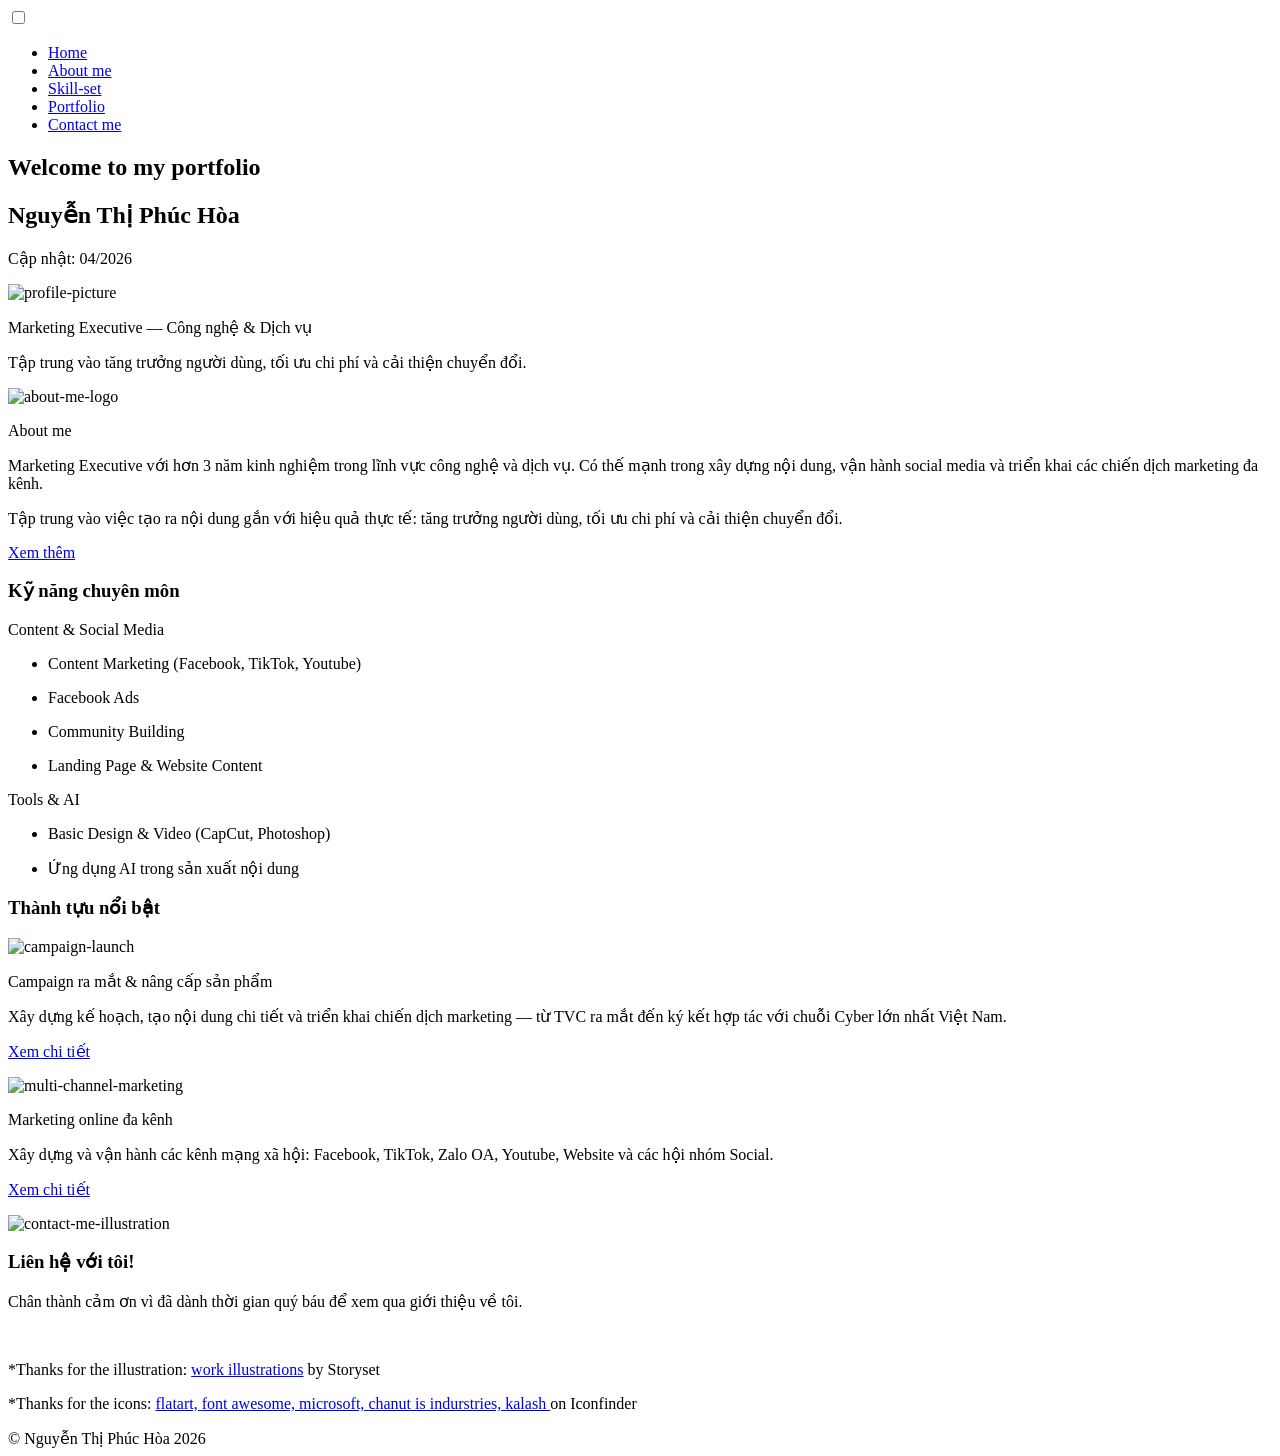
==== index.html @ d938d479 "feat(01-01): update index.html with real content for Nguyễn Thị Phúc Hòa" ====
<!DOCTYPE html>
<html lang="en">

<head>
    <meta charset="UTF-8">
    <meta name="viewport" content="width=device-width, initial-scale=1.0">
    <!-- Review this part and modify it to your liking -->
    <meta name="description" content="Portfolio của Nguyễn Thị Phúc Hòa - Marketing Executive với hơn 3 năm kinh nghiệm">
    <meta name="keywords" content="Marketing Executive, Content Marketing, Facebook Ads, Community Building, Nguyễn Thị Phúc Hòa">
    <meta name="author" content="Nguyễn Thị Phúc Hòa">
    <title>Portfolio – Nguyễn Thị Phúc Hòa</title>
    <!-- Adding favicon for older and modern browsers,
        It is best to add favicon to the main folder, 
        I used an only ico converter for best result,
        Do not forget to clear you cache to see the changes -->
    <link rel="shortcut icon" type="image/x-icon" href="favicon.ico">
    <link rel="icon" type="image/x-icon" href="favicon.ico">
    <link rel="stylesheet" type="text/css" href="style.css">
    <!-- font for the quote -->
    <link rel="preconnect" href="https://fonts.googleapis.com">
    <link rel="preconnect" href="https://fonts.gstatic.com" crossorigin>
    <link href="https://fonts.googleapis.com/css2?family=Covered+By+Your+Grace&display=swap" rel="stylesheet">
    <!-- font for the body -->
    <link rel="preconnect" href="https://fonts.googleapis.com">
    <link rel="preconnect" href="https://fonts.gstatic.com" crossorigin>
    <link href="https://fonts.googleapis.com/css2?family=Montserrat:wght@200&display=swap" rel="stylesheet">
    <link rel="preconnect" href="https://fonts.gstatic.com" crossorigin>
    <link href="https://fonts.googleapis.com/css2?family=Montserrat:wght@400&display=swap" rel="stylesheet">
    <!-- font for headings -->
    <link rel="preconnect" href="https://fonts.googleapis.com">
    <link rel="preconnect" href="https://fonts.gstatic.com" crossorigin>
    <link href="https://fonts.googleapis.com/css2?family=Oswald:wght@200&display=swap" rel="stylesheet">
    <link rel="preconnect" href="https://fonts.gstatic.com" crossorigin>
    <link href="https://fonts.googleapis.com/css2?family=Oswald:wght@400&display=swap" rel="stylesheet">
</head>

<body>
    <!-- navigation bar -->
    <nav class="sticky">
        <label for="drop" class="toggle" id="main-toggle">
            <span class="nav-icon"></span>
        </label>
        <input type="checkbox" id="drop">
        <ul class="main-nav">
            <li><a href="index.html">Home</a></li>
            <li><a href="about-me.html">About me</a></li>
            <li><a href="skill-set.html">Skill-set</a></li>
            <li><a href="portfolio.html">Portfolio</a></li>
            <li><a href="#contact-me">Contact me</a></li>
        </ul>
    </nav>

    <!-- introduction -->
    <header class="grid-system-2 w-900 padding">
        <section class="align-center">
            <h1 class="medium-spacing">Welcome to my portfolio</h1>
            <h1 class="medium-spacing colorful-letter">Nguyễn Thị Phúc Hòa</h1>
            <p class="justify">Cập nhật: 04/2026</p>
        </section>
        <section class="center align-center">
            <img class="header-img max-width max-height" src="assets/profile-pic.png" alt="profile-picture">
        </section>
    </header>


    <!-- quote -->
    <article class="baby-pink">
        <p class="quote uppercase">Marketing Executive — Công nghệ &amp; Dịch vụ</p>
        <p>Tập trung vào tăng trưởng người dùng, tối ưu chi phí và cải thiện chuyển đổi.</p>
    </article>

    <!-- about me -->
    <!-- That about me png is something I've made for fun, it has a purple version too, feel free to use it or change it to anything else. -->
    <section class="wrapper">
        <section class="margin-auto">
            <img class="max-width max-height" src="assets/about-me.png" alt="about-me-logo">
        </section>
        <section class="justify align-center">
            <p class="bold">About me</p>
            <p>Marketing Executive với hơn 3 năm kinh nghiệm trong lĩnh vực công nghệ và dịch vụ. Có thế mạnh trong xây dựng nội dung, vận hành social media và triển khai các chiến dịch marketing đa kênh.</p>
            <p>Tập trung vào việc tạo ra nội dung gắn với hiệu quả thực tế: tăng trưởng người dùng, tối ưu chi phí và cải thiện chuyển đổi.</p>
            <p class="padding-top"><a href="about-me.html" class="button-outline">Xem thêm</a></p>
        </section>
    </section>

    <!-- skills -->
    <!-- use this to showcase your skills, if you make changes, do not forget to modify the css accordingly -->
    <section>
        <h3 class="main-title center padding">Kỹ năng chuyên môn</h3>
    </section>
    <section class="wrapper">
        <section class="column">
            <p class="padding-bottom">Content &amp; Social Media</p>
            <section class="skills">
                <ul class="no-bullet-list no-padding-list-item">
                    <li>
                        <p>Content Marketing (Facebook, TikTok, Youtube)</p>
                        <span class="progress-bar"><span class="html"></span></span>
                    </li>
                    <li>
                        <p>Facebook Ads</p>
                        <span class="progress-bar"><span class="css"></span></span>
                    </li>
                    <li>
                        <p>Community Building</p>
                        <span class="progress-bar"><span class="javascript"></span></span>
                    </li>
                    <li>
                        <p>Landing Page &amp; Website Content</p>
                        <span class="progress-bar"><span class="php"></span></span>
                    </li>
                </ul>
            </section>
        </section>
        <section class="column">
            <p class="padding-bottom">Tools &amp; AI</p>
            <section class="skills">
                <ul class="no-bullet-list no-padding-list-item">
                    <li>
                        <p>Basic Design &amp; Video (CapCut, Photoshop)</p>
                        <span class="progress-bar"><span class="comm-adapt"></span></span>
                    </li>
                    <li>
                        <p>Ứng dụng AI trong sản xuất nội dung</p>
                        <span class="progress-bar"><span class="team-player"></span></span>
                    </li>
                </ul>
            </section>
        </section>
    </section>
    </section>

    <!-- Achievements preview -->
    <section>
        <h3 class="main-title center padding">Thành tựu nổi bật</h3>
    </section>
    <section class="wrapper">
        <section class="column card justify flex">
            <img class="box" src="assets/project1.png" alt="campaign-launch">
            <p class="padding bold center">Campaign ra mắt &amp; nâng cấp sản phẩm</p>
            <p>Xây dựng kế hoạch, tạo nội dung chi tiết và triển khai chiến dịch marketing — từ TVC ra mắt đến ký kết hợp tác với chuỗi Cyber lớn nhất Việt Nam.</p>
            <p class="padding-top bottom"><a href="project1.html" class="button-outline">Xem chi tiết</a></p>
        </section>
        <section class="column card justify flex">
            <img class="box" src="assets/project2.png" alt="multi-channel-marketing">
            <p class="padding bold center">Marketing online đa kênh</p>
            <p>Xây dựng và vận hành các kênh mạng xã hội: Facebook, TikTok, Zalo OA, Youtube, Website và các hội nhóm Social.</p>
            <p class="padding-top bottom"><a href="project2.html" class="button-outline">Xem chi tiết</a></p>
        </section>

    </section>

    <!-- contact me -->
    <!-- Five logo can be in one row, and if it still not enough, you can create another row, buy doubleing the "box-contact" section -->
    <section id="contact-me" class="grid-system-2 w-900 padding">
        <section class="margin-auto">
            <img class="max-width max-height" src="assets/Contact-me-img.png" alt="contact-me-illustration">
        </section>
        <section class="margin-auto align-center">
            <h1 class="medium-spacing center">Liên hệ với tôi!<span></span></h1>
            <p class="center">Chân thành cảm ơn vì đã dành thời gian quý báu để xem qua giới thiệu về tôi.</p>
            <section class="box-contact margin-auto padding-top">
                <span>
                    <a href="https://www.linkedin.com/" target="_blank"><img class="logo" src="assets/linkedin.png"
                            alt=""></a>
                </span>
                <span>
                    <a href="https://github.com/" target="_blank"><img class="logo" src="assets/github.png" alt=""></a>
                </span>
                <span>
                    <a href="mailto:nguyenthiphuchoa9933@gmail.com" target="_blank"><img class="logo" src="assets/email.png" alt=""></a>
                </span>
            </section>
        </section>
    </section>

    <!-- special thanks -->
    <!-- Here you can see the free resources I've used for the logos and illustrations. Do not forget to give credit to the creators of the free stuffs use may use additionally -->
    <section>
        <p class="small thanks justify w-900 padding-left">*Thanks for the illustration:
            <a class="link colorful-letter" href="https://storyset.com/work" target="_blank">work illustrations</a> by
            Storyset

        </p>
        <p class="small thanks justify w-900 padding-left">*Thanks for the icons:
            <span><a class="link colorful-letter" href="https://www.iconfinder.com/Flatart" target="_blank">flatart,
                </a></span>
            <span><a class="link colorful-letter" href="https://www.iconfinder.com/font-awesome" target="_blank">font
                    awesome, </a></span>
            <span><a class="link colorful-letter" href="https://www.iconfinder.com/fluent-designsystem"
                    target="_blank">microsoft, </a></span>
            <span><a class="link colorful-letter" href="https://www.iconfinder.com/Chanut-is" target="_blank">chanut is
                    indurstries, </a></span>
            <span><a class="link colorful-letter" href="https://www.iconfinder.com/Kalashnyk" target="_blank">kalash
                </a></span>
            on Iconfinder
        </p>
    </section>

    <!-- footer -->
    <!-- waits for you to take over! -->
    <footer>© Nguyễn Thị Phúc Hòa 2026</footer>
</body>

</html>
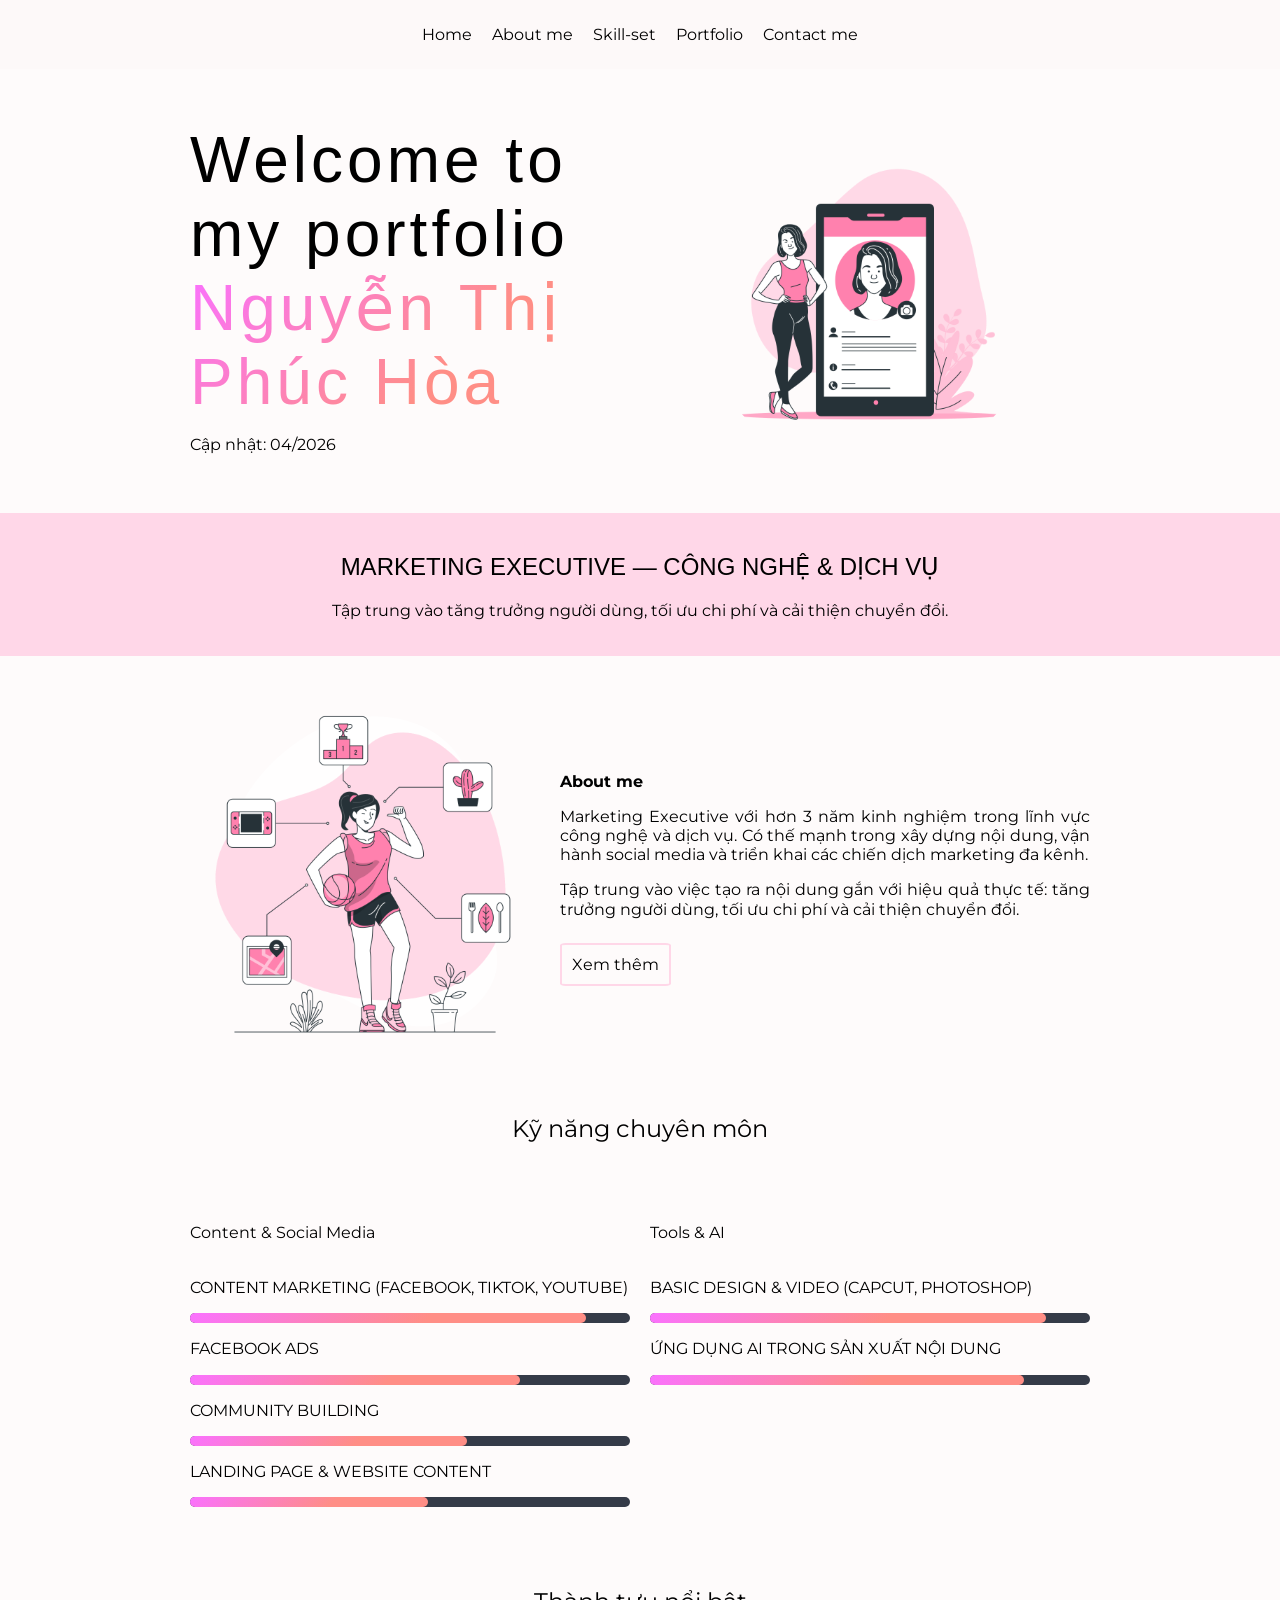
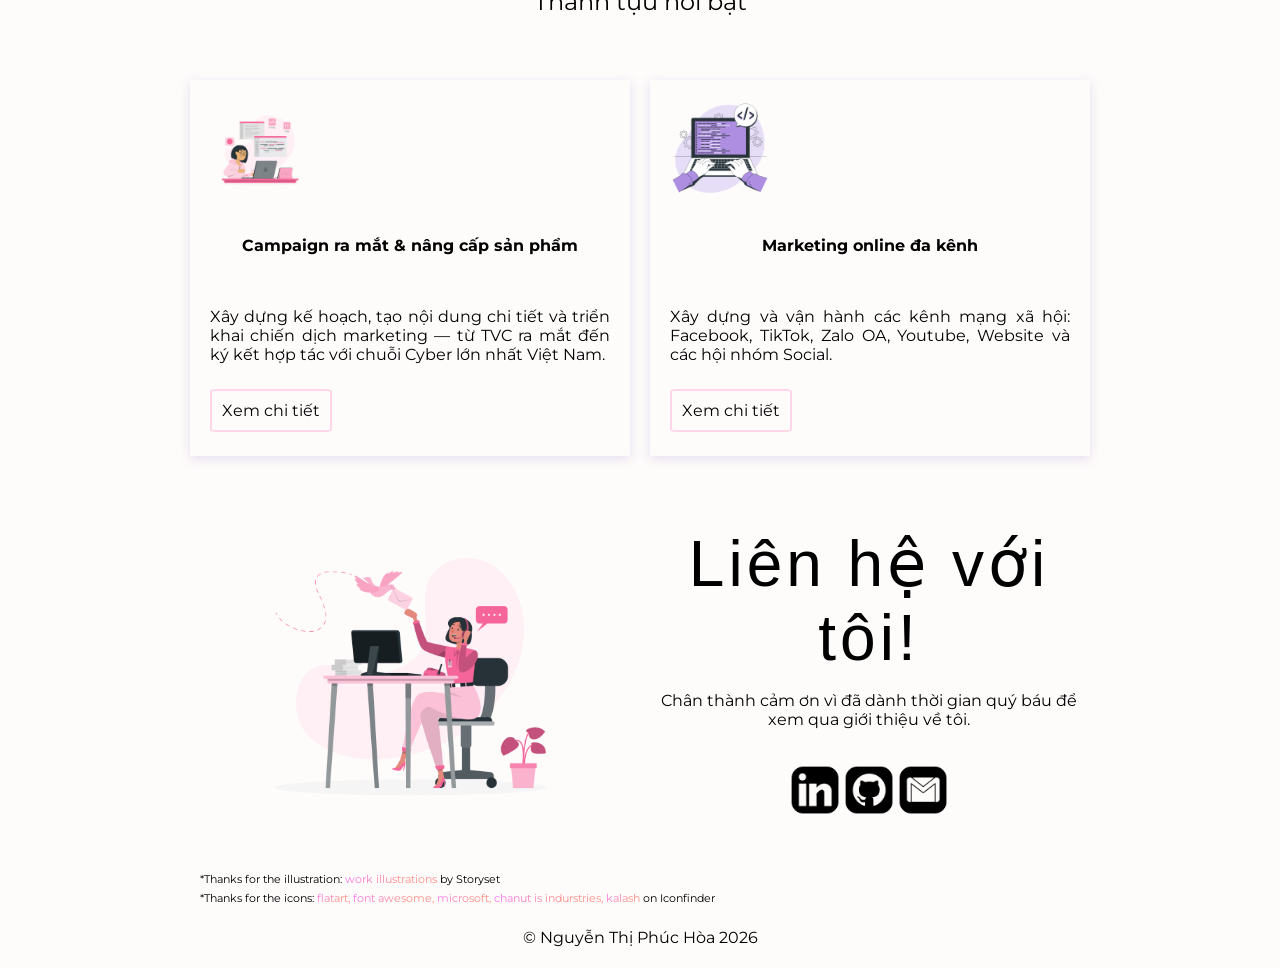
==== commit d9687189: "chore: add Dockerfile and docker-compose, fix HTML formatting" ====
--- a/index.html
+++ b/index.html
@@ -178,8 +178,7 @@
     <!-- Here you can see the free resources I've used for the logos and illustrations. Do not forget to give credit to the creators of the free stuffs use may use additionally -->
     <section>
         <p class="small thanks justify w-900 padding-left">*Thanks for the illustration:
-            <a class="link colorful-letter" href="https://storyset.com/work" target="_blank">work illustrations</a> by
-            Storyset
+            <a class="link colorful-letter" href="https://storyset.com/work" target="_blank">work illustrations</a> by Storyset
 
         </p>
         <p class="small thanks justify w-900 padding-left">*Thanks for the icons:
@@ -192,8 +191,7 @@
             <span><a class="link colorful-letter" href="https://www.iconfinder.com/Chanut-is" target="_blank">chanut is
                     indurstries, </a></span>
             <span><a class="link colorful-letter" href="https://www.iconfinder.com/Kalashnyk" target="_blank">kalash
-                </a></span>
-            on Iconfinder
+                </a></span> on Iconfinder
         </p>
     </section>
 
--- a/style.css
+++ b/style.css
@@ -0,0 +1,755 @@
+/* BODY */
+html{
+    font-size: 100%;
+    line-height: 1.2rem;
+    /* text-size adjust is to maintain the text-size even when the users rotates their phone to landscape view */
+    -webkit-text-size-adjust: 100%;
+    /* Firefox supports only the android version and safari supports only the ios version at the moment according to MDN (2023)*/
+    -moz-text-size-adjust: 100%;
+    -ms-text-size-adjust: 100%;
+}
+
+body {
+    background-color: rgba(253, 244, 244, 30%);
+    font-family: 'Montserrat', Arial, sans-serif;
+    margin: 0px;
+}
+/*-------------------------------------------*/
+
+/* GENERAL */
+/* Fonts */
+.large{
+    font-weight: normal;
+    line-height: normal;
+    font-family: 'Oswald', Arial, sans-serif;
+    font-size: 5rem;
+    letter-spacing: 4px;
+    font-weight: bold;
+    text-transform: uppercase;
+    margin: 0px;  
+    background-image: linear-gradient(135deg, rgb(250, 113, 283)0%, rgb(255, 142, 134)60%);
+    background-clip: text;
+    -webkit-background-clip: text;
+    -webkit-text-fill-color: transparent;
+    word-wrap: break-word;
+}
+
+.medium-spacing{
+    font-weight: normal;
+    line-height: normal;
+    font-family: 'Oswald', Arial, sans-serif;
+    font-size: 4rem;
+    letter-spacing: 4px;
+    margin: 0px;
+}
+
+.medium-spacing-halfsize{
+    font-weight: normal;
+    line-height: normal;
+    font-family: 'Oswald', Arial, sans-serif;
+    font-size: 2rem;
+    letter-spacing: 4px;
+    margin: 0px;
+}
+
+.main-title-large{
+    font-weight: normal;
+    line-height: normal;
+    font-size: 3rem;
+}
+
+.main-title{
+    font-weight: normal;
+    line-height: normal;
+    font-size: 1.5rem;
+}
+
+.small{
+    font-weight: normal;
+    font-size: 0.7rem;
+}
+
+.quote{
+    font-family: 'Covered By Your Grace', cursive, sans-serif;
+    font-size: 1.5em;
+}
+
+.uppercase{
+    text-transform: uppercase;
+}
+
+.italic{
+    font-style: italic;
+}
+
+.bold{
+    font-weight: bold;
+}
+
+.colorful-letter{
+    background-image: linear-gradient(135deg, rgb(250, 113, 283)0%, rgb(255, 142, 134)60%);
+    background-clip: text;
+    -webkit-background-clip: text;
+    -webkit-text-fill-color: transparent;
+}
+
+/* Background colors */
+.baby-pink{
+    background-color: rgba(253, 129, 187, 0.3);
+    margin: 20px auto;
+    padding: 20px;
+    text-align: center;
+}
+
+.baby-pink-light{
+    background-color: rgba(243, 162, 200, 0.3);
+    margin: 20px auto;
+    padding: 20px;
+    text-align: center;
+}
+
+/* Setting alignments and sizing */
+/* for the flexbox */
+.wrapper{
+    max-width: 900px;
+    margin: auto;
+    padding: 20px;
+    display: flex;
+    gap: 20px 20px;
+}
+
+.column{
+    flex: 50%;
+}
+
+.w-900{
+    max-width: 900px;
+    margin: auto;
+}
+
+/* for the grid system */
+.grid-system-2{
+    display: grid;
+    grid-template-columns: repeat(2, 1fr);
+    gap: 1rem;
+}
+
+.grid-system-4{
+    display: grid;
+    grid-template-columns: repeat(auto-fill, minmax(200px, 1fr));
+    gap: 1rem;
+}
+
+/* other */
+.max-width{
+    max-width: 450px;
+}
+
+.max-height{
+    max-height: 350px;
+}
+
+.align-center{
+    align-self: center;
+}
+
+.justify-content{
+    justify-content: right;
+}
+
+.justify{
+    text-align: justify;
+}
+
+.center{
+    text-align: center;
+}
+
+.padding{
+    padding: 20px;
+}
+
+.padding-top{
+    padding-top: 20px;
+}
+
+.padding-right{
+    padding-right: 20px;
+}
+
+.padding-bottom{
+    padding-bottom: 20px;
+}
+
+.padding-left{
+    padding-left: 20px;
+}
+
+.margin-auto{
+    margin: auto;
+}
+
+.margin-trbl10{
+    margin: 10px;
+}
+
+/* for sticky bottom button */
+.flex{
+    display: flex;
+    flex-direction: column;
+}
+
+.bottom{
+    align-self: flex-start;
+    margin-top: auto;
+}
+
+/* Miscellaneous */
+.button{
+    background-color: rgba(253, 129, 187, 0.3);
+    padding: 10px;
+    text-decoration: none;
+    border-radius: 5%;
+    color: black;
+}
+
+/* I only used button-outline on this project, but you may like the other one more */
+.button-outline{
+    border: 2px solid  rgba(253, 129, 187, 0.3);
+    padding: 10px;
+    text-decoration: none;
+    border-radius: 5%;
+    color: black;
+}
+
+.link{
+    text-decoration: none;
+}
+
+/* I had to double this code, because of the :hover and :active on link above */
+.link-no-scale{
+    text-decoration: none;
+}
+
+.no-padding-list-item{
+    padding-left: 0;
+}
+
+.padding-list-10{
+    padding: 10px;
+}
+
+.no-bullet-list{
+    list-style-type: none;
+}
+/* ---------------------------------- */
+
+/* ANIMATIONS AND OTHER BEAUTIES */
+.button-outline:hover, .button-outline:active{
+    border: 2px solid  rgba(253, 129, 187, 0.3);
+    background-color: rgba(253, 129, 187, 0.6);
+    padding: 10px;
+    text-decoration: none;
+    border-radius: 5%;
+    color: rgb(255, 255, 255);
+    transition: background-color 1s ease, color 1s ease;
+}
+
+.link:hover, .link:active{
+    font-size: 1.2rem;
+    transform: scale(1.5);
+    transition: 1s ease-in-out;
+    /* second solution: */
+    /* font-size: 1.2rem; 
+    transition: font-size 2s ease-in-out;  */
+}
+
+.progress-bar:hover, .progress-bar:active {
+    box-shadow: 5px 5px 5px #cdadcd;
+    transition: box-shadow 1s ease;
+}
+
+/* ---------------------------------- */
+
+/* NAV */
+nav {
+    margin-bottom: 30px;
+}
+
+.main-nav{
+    background-color: rgb(253, 249, 249);
+    display: flex;
+    list-style-type: none;
+    justify-content: center;
+    padding: 20px;
+    margin: 0px;
+}
+
+.main-nav li {
+    padding: 5px 10px;
+}
+
+.main-nav li a {
+    color: #000000;
+    text-decoration: none;
+}
+
+.main-nav li a:hover {
+    color: rgb(254, 175, 210);
+    text-decoration: none;
+    font-weight: bold;
+}
+
+.sticky {
+    position: -webkit-sticky; /* for Safari */
+    position: sticky;
+    top: 0;
+    align-self: flex-start; /* <-- this is the fix */
+}
+
+/* Nav-icon */
+.toggle, #drop{
+    display: none;
+}
+
+#main-toggle{
+    border: 1px solid #df36854d;
+    float: right;
+    padding: 20px;
+    /* position: relative; */
+    user-select: none;
+}
+
+.nav-icon{
+    background-color: #df36854d;
+    display: block;
+    height: 3px;
+    width: 10px;
+    position: relative;
+}
+
+.nav-icon::before,
+.nav-icon::after{
+    background-color: #df36854d;
+    content: "";
+    display: block;
+    height: 100%;
+    width: 100%;
+    position: absolute;
+}
+
+.nav-icon::before{
+    top: 5px;
+}
+
+.nav-icon::after{
+    top: -5px;
+}
+/* ---------------------------------- */
+
+/* FOOTER */
+footer{
+    color: #000000;
+    text-align: center;
+    padding: 20px 0px;
+}
+/* ---------------------------------- */
+
+/* INTRODUCTION */
+.header-img{
+    border-radius: 70%;
+}
+/* ---------------------------------- */
+
+/* ARTICLE */
+/* Everything here is made with general classes. Find them in the GENERAL section */
+/* ---------------------------------- */
+
+/* ABOUT ME */
+/* Everything here is made with general classes. Find them in the GENERAL section */
+/* ---------------------------------- */
+
+/* SKILLS */
+.skills {
+    list-style: none;
+    text-transform: uppercase;
+}
+
+.progress-bar {
+    background-color: #353b48;
+    display: block;
+    height: 10px;
+    border-radius: 20px;
+}
+
+.progress-bar span {
+    height: 10px;
+    float: left;
+    background: linear-gradient(135deg, rgb(250, 113, 283)0%, rgb(255, 142, 134)60%);
+    border-radius: 20px;
+    -webkit-background: linear-gradient(135deg, rgb(250, 113, 283) 0%, rgb(255, 142, 134) 60%);
+    -webkit-border-radius: 20px;
+}
+
+.html {
+    width: 90%;
+    animation: html 3s;
+}
+
+.css {
+    width: 75%;
+    animation: css 3s;
+}
+
+.javascript {
+    width: 63%;
+    animation: javascript 3s;
+}
+
+.php {
+    width: 54%;
+    animation: php 3s;
+}
+
+.comm-adapt {
+    width: 90%;
+    animation: comm-adapt 3s;
+}
+
+.team-player {
+    width: 85%;
+    animation: team-player 3s;
+}
+
+.problem-solving {
+    width: 82%;
+    animation: problem-solving 3s;
+}
+
+.open-minded {
+    width: 75%;
+    animation: open-minded 3s;
+}
+
+@keyframes html {
+    0% {
+        width: 0%;
+    }
+    100% {
+        width: 90%;
+    }
+}
+
+@keyframes css {
+    0% {
+        width: 0%;
+    }
+    100% {
+        width: 75%;
+    }
+}
+
+@keyframes javascript {
+    0% {
+        width: 0%;
+    }
+    100% {
+        width: 63%;
+    }
+}
+
+@keyframes php {
+    0% {
+        width: 0%;
+    }
+    100% {
+        width: 54%;
+    }
+}
+
+@keyframes comm-adapt {
+    0% {
+        width: 0%;
+    }
+    100% {
+        width: 90%;
+    }
+}
+
+@keyframes team-player {
+    0% {
+        width: 0%;
+    }
+    100% {
+        width: 85%;
+    }
+}
+
+@keyframes problem-solving {
+    0% {
+        width: 0%;
+    }
+    100% {
+        width: 82%;
+    }
+}
+
+@keyframes open-minded {
+    0% {
+        width: 0%;
+    }
+    100% {
+        width: 75%;
+    }
+}
+/* ---------------------------------- */
+
+/* PROJECTS */
+/* I also used these card settings on other sub-pages */
+.card{
+    box-shadow: 0 3px 10px rgb(127 110 187 / 0.2); 
+    padding: 20px;
+}
+
+.box{
+    display: block;
+    width: 100px;
+}
+/* ---------------------------------- */
+
+/* CONTACT ME */
+.box-contact{
+    display: block;
+    width: 100%; 
+    text-align: center;
+}
+
+.logo{
+    width: 50px;
+}
+/* ---------------------------------- */
+
+/* SPECIAL THANKS */
+/* Everything here is made with general classes. Find them in the GENERAL section */
+/* ---------------------------------- */
+
+/* RESPONSIVENESS */
+/* Had to pay attention for that wondow.innerWidth when calculated max-width */
+@media screen and (max-width: 867px){
+    body{
+        font-size: 90%;
+    }
+
+    .grid-system-2{
+        grid-template-columns: 1fr;
+    }
+
+    .large{
+        font-size: 4rem;
+    }
+
+    .medium-spacing{
+        font-size: 2.5rem;
+    }
+
+    .main-title-large{
+        font-size: 2rem;
+        text-align: center;  
+        margin: 0;
+    }
+
+    .main-title{
+        text-align: center;
+        margin: 0;
+    }
+
+    .small{
+        font-size: 0.6rem;
+    }
+
+    .max-width{
+        max-width: 300px
+    }
+
+    .max-height{
+        max-height: 250px;
+    }
+
+    .padding-top{
+        padding-top: 10px;
+    }
+    
+    .padding-right{
+        padding-right: 10px;
+    }
+
+    .padding-bottom{
+        padding-bottom: 10px;
+    }
+    
+    .padding-left{
+        padding-left: 10px;
+    }
+
+    .logo{
+        width: 40px;
+    }
+}
+
+/* wrapper on home page looks better with this @media */
+@media screen and (max-width: 750px){
+    .wrapper{
+        flex-direction: column;
+        gap: 20px 0px;
+    }
+
+    .column{
+        flex: 100%;
+    }
+
+    .box{
+        margin: auto;
+    }
+
+    .thanks{
+        text-align: center;
+    }
+}
+
+/* media query for hamburger menu with dropdown */
+@media screen and (max-width: 510px){
+    .main-nav{
+        display: none;
+    }
+
+    .toggle{
+        display: block;
+        background-color: #ffffff;
+        border: 1px solid #fd81bb4d;
+    }
+    
+    .toggle:hover{
+        background-color: #f0e7e7;
+    }
+    
+    #drop:checked+.main-nav{
+        display: block;
+    }
+
+    nav{
+        padding-bottom: 25px;
+    }
+
+    .max-width{
+        max-width: 100%;
+    }
+}
+
+/* media query for smaller screens */
+/* smaller fonts were my way to go */
+@media screen and (max-width: 377px){
+    body{
+        line-height: 1.5rem;
+    }
+
+    .large{
+        font-size: 3rem;
+    }
+
+    .medium-spacing{
+        font-size: 1.5rem;
+    }
+
+    .medium-spacing-halfsize{
+        font-size: 1.5rem;
+    }
+
+    .main-title{
+        font-size: 1rem;
+    }
+
+    .main-title-large{
+        font-size: 1.5rem;
+    }
+}
+
+/* DARK THEME */
+@media (prefers-color-scheme: dark) {
+    body {
+        background-color: rgba(45, 45, 45, 1);
+        color: white;
+    }
+
+    .baby-pink {
+        background-color: rgb(243, 162, 200);
+    }
+
+    .baby-pink-light {
+        background-color: rgba(45, 45, 45, 1);
+        border: 2px solid rgb(243, 162, 200);
+    }
+
+    .main-nav {
+        background-color: rgba(45, 45, 45, 1);
+    }
+
+    .main-nav li a {
+        color: white;
+    }
+
+    .main-nav li a:hover {
+        color: rgb(254, 175, 210);
+    }
+
+    #main-toggle{
+        border: 1px solid rgba(255, 255, 255, 0.6);
+        background-color: rgba(45, 45, 45, 1);
+    }
+    
+    .nav-icon{
+        background-color: rgba(255, 255, 255, 0.6);
+    }
+    
+    .nav-icon::before,
+    .nav-icon::after{
+        background-color: rgba(255, 255, 255, 0.6);
+    }
+
+    .button-outline{
+        border: 2px solid rgb(254, 175, 210);
+        color: white;
+    }
+
+    .button-outline:hover, .button-outline:active{
+        border: 2px solid rgb(254, 175, 210);
+        background-color: rgb(254, 175, 210);
+    }
+
+    .card{
+        box-shadow: 0 0px 0px; 
+        border: 2px solid rgb(254, 175, 210);
+    }
+
+    .logo{
+        background-color: white;
+        padding: 2px;
+        border-radius: 4px;
+    }
+
+    .hobbies{
+        background-color: white;
+        border-radius: 100%;
+        padding: 10px;
+    }
+
+    footer{
+        color: white;
+    }
+
+    @media screen and (max-width: 929px) {
+        .baby-pink-light {
+            margin-left: 10px;
+            margin-right: 10px;
+        }
+    }
+}
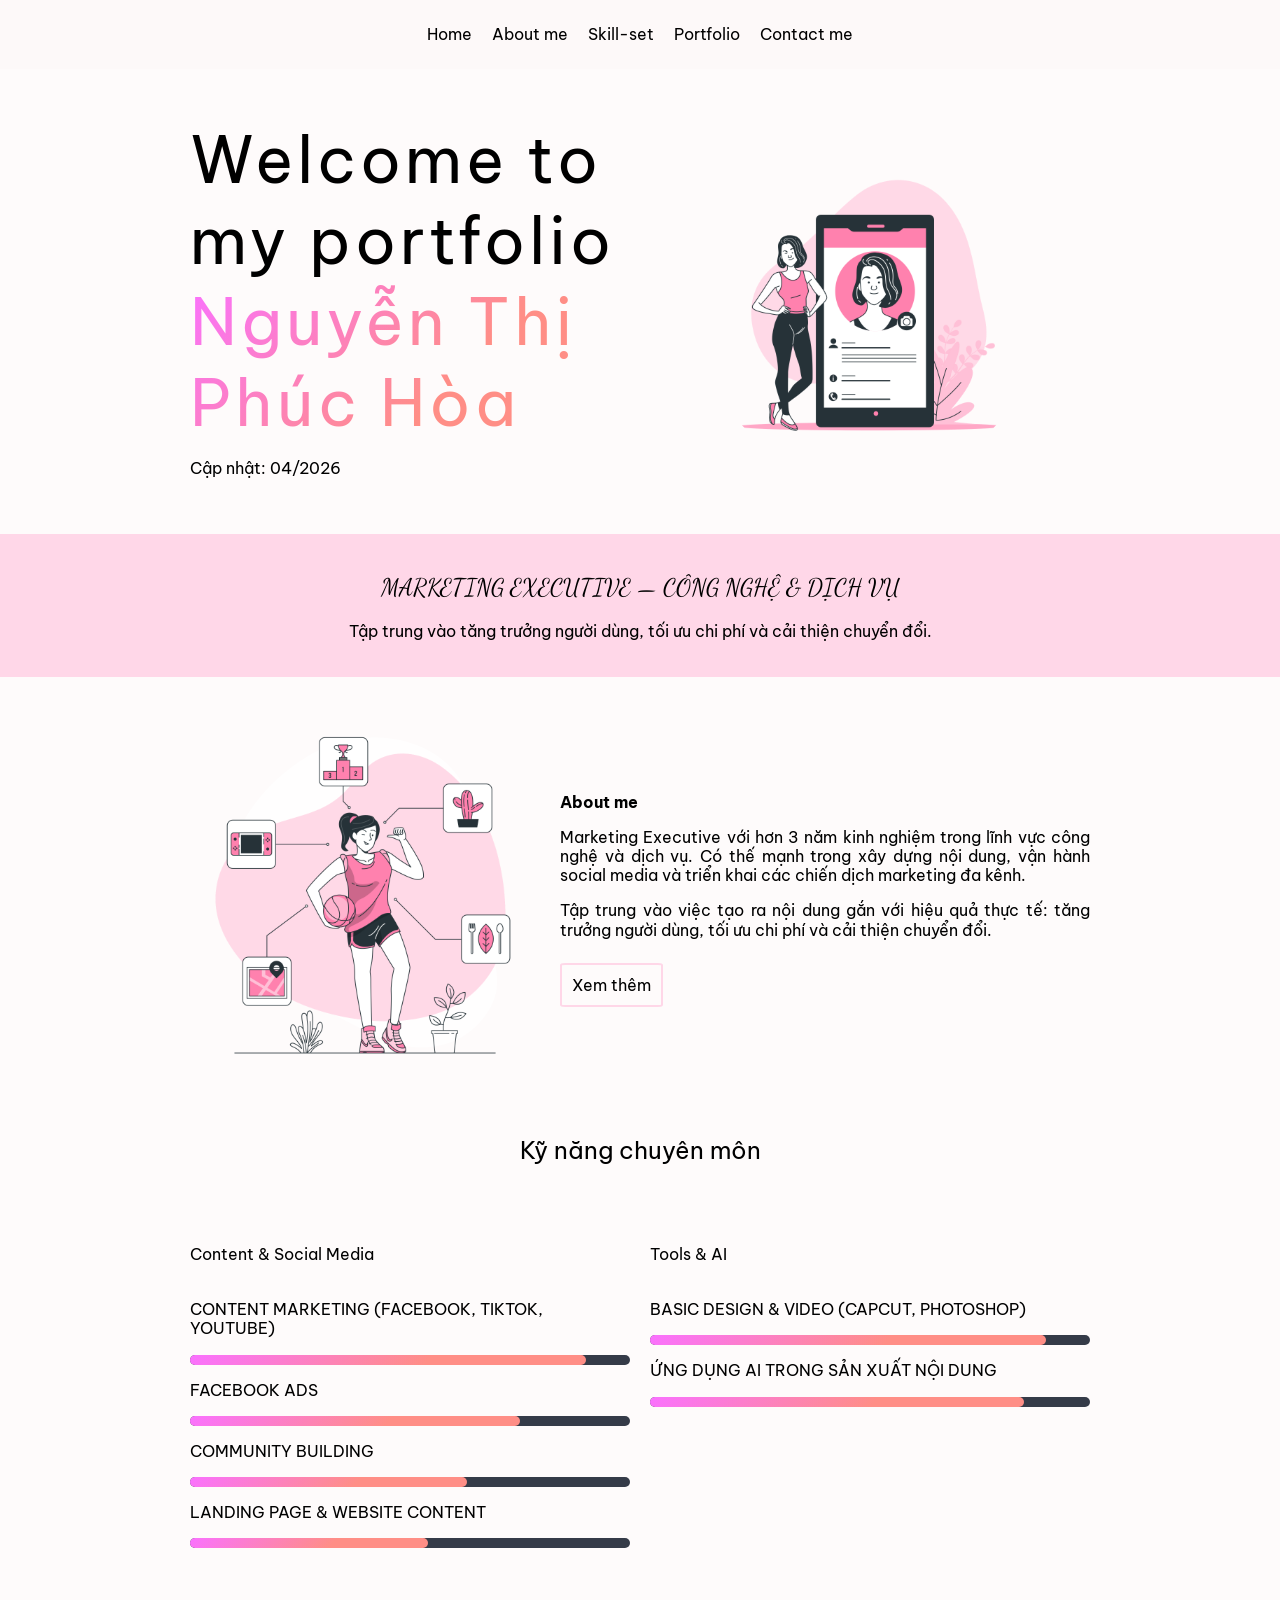
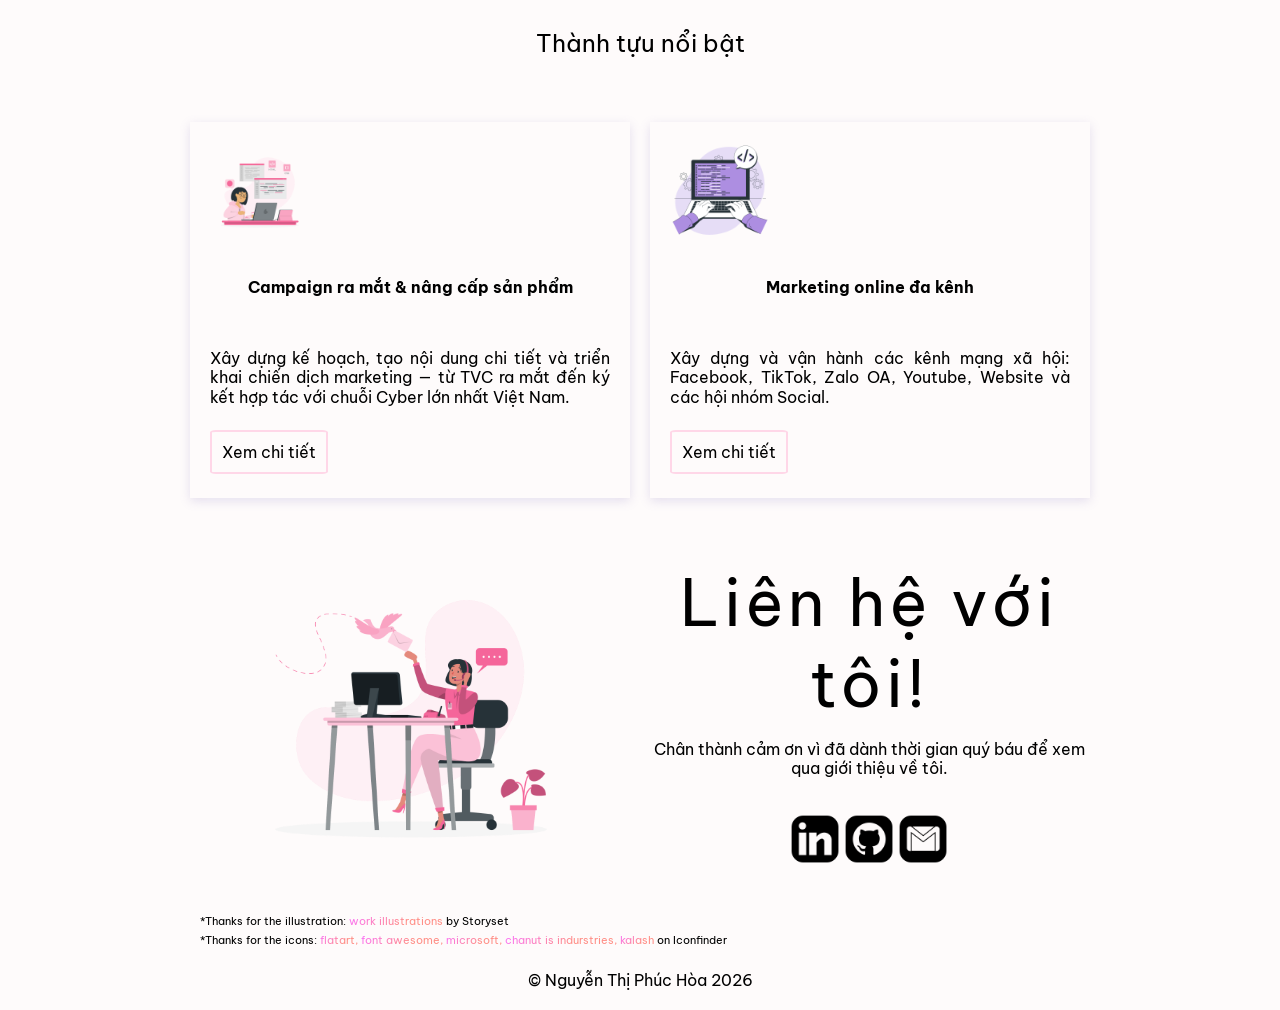
==== commit 518b21f3: "fix: replace fonts with Vietnamese-compatible Be Vietnam Pro + Dancing Script" ====
--- a/index.html
+++ b/index.html
@@ -16,22 +16,10 @@
     <link rel="shortcut icon" type="image/x-icon" href="favicon.ico">
     <link rel="icon" type="image/x-icon" href="favicon.ico">
     <link rel="stylesheet" type="text/css" href="style.css">
-    <!-- font for the quote -->
+    <!-- fonts: Be Vietnam Pro (body & headings) + Dancing Script (quote) — full Vietnamese support -->
     <link rel="preconnect" href="https://fonts.googleapis.com">
     <link rel="preconnect" href="https://fonts.gstatic.com" crossorigin>
-    <link href="https://fonts.googleapis.com/css2?family=Covered+By+Your+Grace&display=swap" rel="stylesheet">
-    <!-- font for the body -->
-    <link rel="preconnect" href="https://fonts.googleapis.com">
-    <link rel="preconnect" href="https://fonts.gstatic.com" crossorigin>
-    <link href="https://fonts.googleapis.com/css2?family=Montserrat:wght@200&display=swap" rel="stylesheet">
-    <link rel="preconnect" href="https://fonts.gstatic.com" crossorigin>
-    <link href="https://fonts.googleapis.com/css2?family=Montserrat:wght@400&display=swap" rel="stylesheet">
-    <!-- font for headings -->
-    <link rel="preconnect" href="https://fonts.googleapis.com">
-    <link rel="preconnect" href="https://fonts.gstatic.com" crossorigin>
-    <link href="https://fonts.googleapis.com/css2?family=Oswald:wght@200&display=swap" rel="stylesheet">
-    <link rel="preconnect" href="https://fonts.gstatic.com" crossorigin>
-    <link href="https://fonts.googleapis.com/css2?family=Oswald:wght@400&display=swap" rel="stylesheet">
+    <link href="https://fonts.googleapis.com/css2?family=Be+Vietnam+Pro:wght@200;400;600;700&family=Dancing+Script:wght@600&display=swap" rel="stylesheet">
 </head>
 
 <body>
--- a/style.css
+++ b/style.css
@@ -11,7 +11,7 @@
 
 body {
     background-color: rgba(253, 244, 244, 30%);
-    font-family: 'Montserrat', Arial, sans-serif;
+    font-family: 'Be Vietnam Pro', Arial, sans-serif;
     margin: 0px;
 }
 /*-------------------------------------------*/
@@ -21,7 +21,7 @@
 .large{
     font-weight: normal;
     line-height: normal;
-    font-family: 'Oswald', Arial, sans-serif;
+    font-family: 'Be Vietnam Pro', Arial, sans-serif;
     font-size: 5rem;
     letter-spacing: 4px;
     font-weight: bold;
@@ -37,7 +37,7 @@
 .medium-spacing{
     font-weight: normal;
     line-height: normal;
-    font-family: 'Oswald', Arial, sans-serif;
+    font-family: 'Be Vietnam Pro', Arial, sans-serif;
     font-size: 4rem;
     letter-spacing: 4px;
     margin: 0px;
@@ -46,7 +46,7 @@
 .medium-spacing-halfsize{
     font-weight: normal;
     line-height: normal;
-    font-family: 'Oswald', Arial, sans-serif;
+    font-family: 'Be Vietnam Pro', Arial, sans-serif;
     font-size: 2rem;
     letter-spacing: 4px;
     margin: 0px;
@@ -70,7 +70,7 @@
 }
 
 .quote{
-    font-family: 'Covered By Your Grace', cursive, sans-serif;
+    font-family: 'Dancing Script', cursive, sans-serif;
     font-size: 1.5em;
 }
 
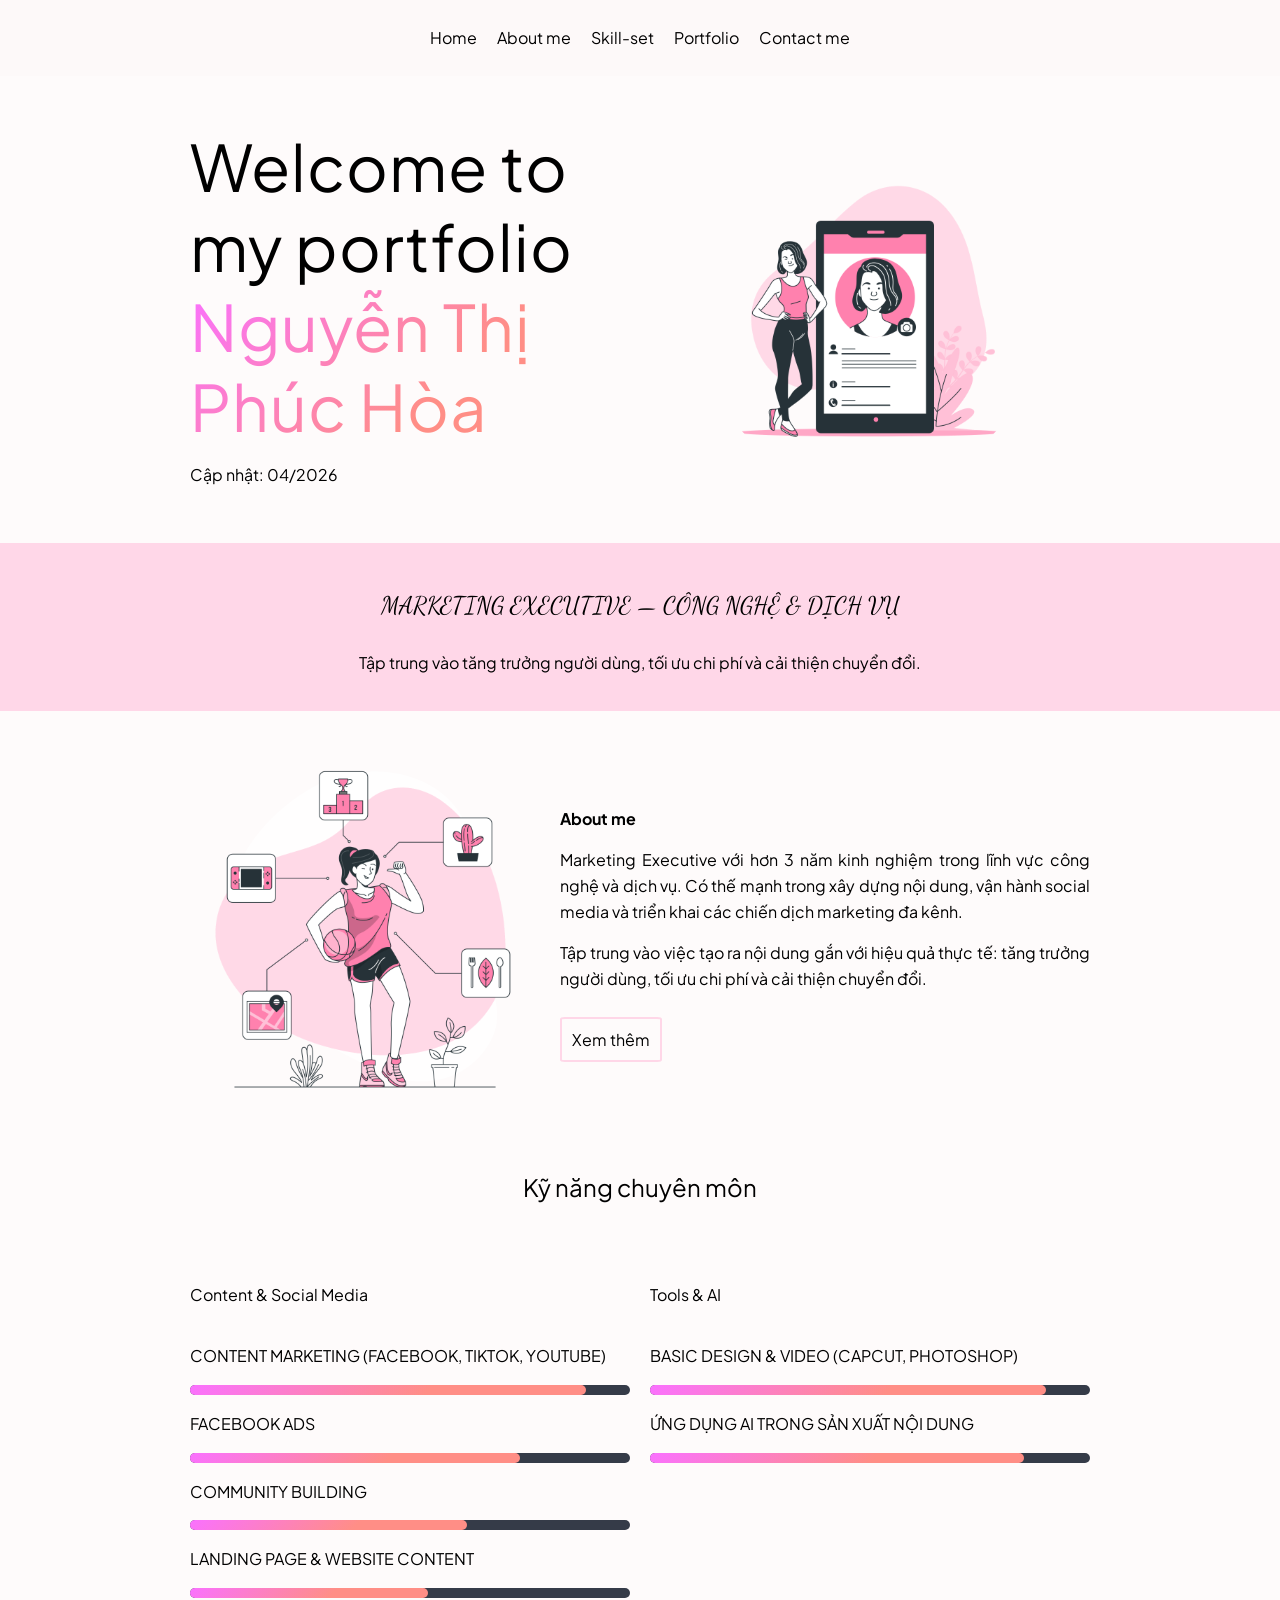
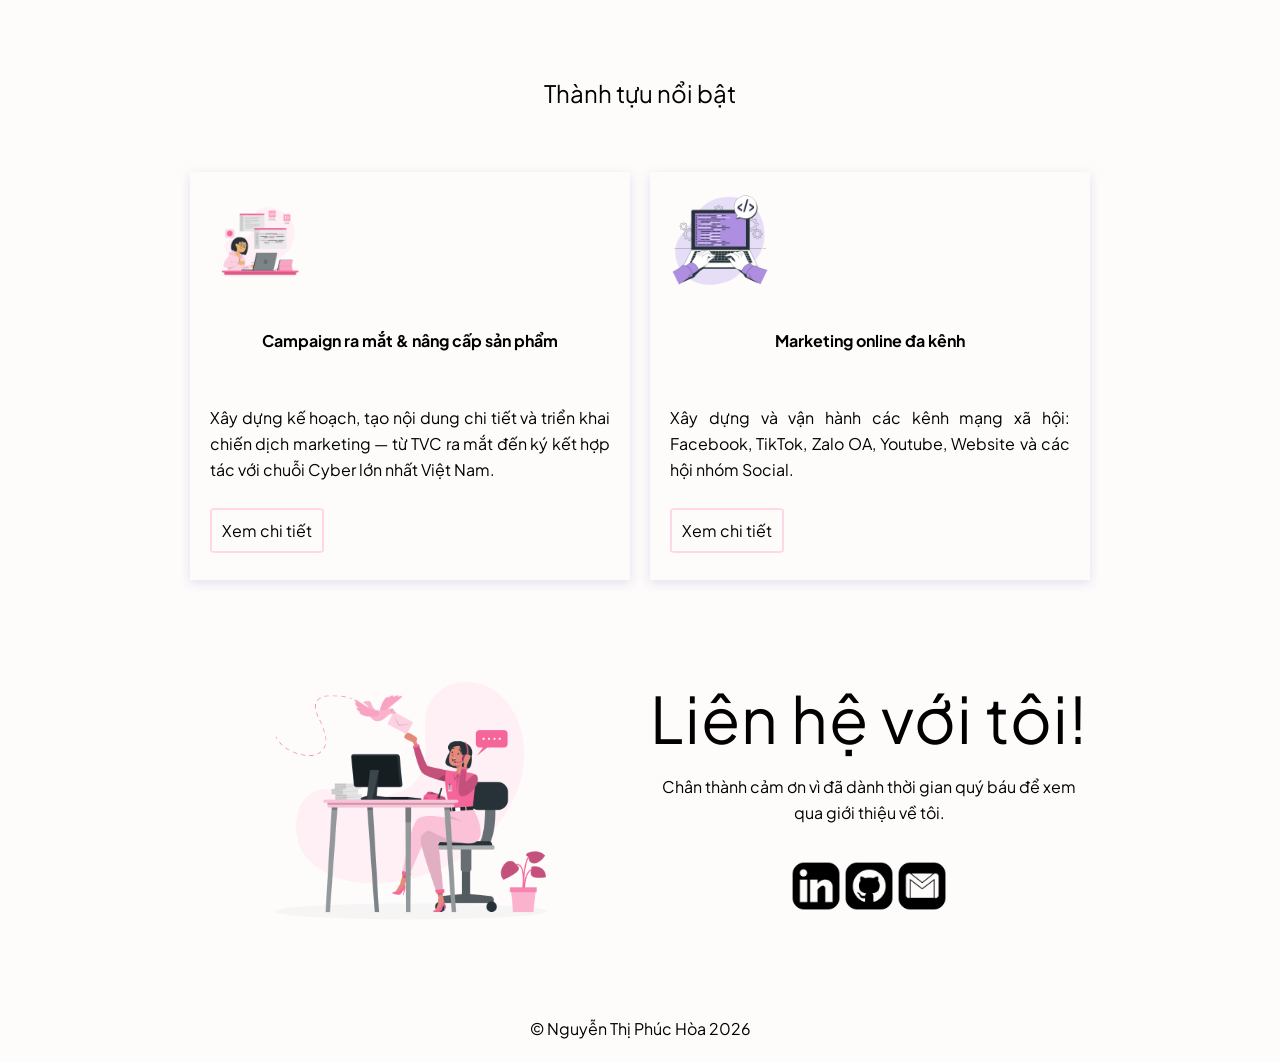
==== commit 7748b2bb: "feat: replace Be Vietnam Pro with Plus Jakarta Sans, fix letter-spacing and line-height" ====
--- a/index.html
+++ b/index.html
@@ -19,7 +19,8 @@
     <!-- fonts: Be Vietnam Pro (body & headings) + Dancing Script (quote) — full Vietnamese support -->
     <link rel="preconnect" href="https://fonts.googleapis.com">
     <link rel="preconnect" href="https://fonts.gstatic.com" crossorigin>
-    <link href="https://fonts.googleapis.com/css2?family=Be+Vietnam+Pro:wght@200;400;600;700&family=Dancing+Script:wght@600&display=swap" rel="stylesheet">
+    <link href="https://fonts.googleapis.com/css2?family=Plus+Jakarta+Sans:wght@200;400;600;700&family=Dancing+Script:wght@600&display=swap" rel="stylesheet">
+
 </head>
 
 <body>
@@ -162,27 +163,6 @@
         </section>
     </section>
 
-    <!-- special thanks -->
-    <!-- Here you can see the free resources I've used for the logos and illustrations. Do not forget to give credit to the creators of the free stuffs use may use additionally -->
-    <section>
-        <p class="small thanks justify w-900 padding-left">*Thanks for the illustration:
-            <a class="link colorful-letter" href="https://storyset.com/work" target="_blank">work illustrations</a> by Storyset
-
-        </p>
-        <p class="small thanks justify w-900 padding-left">*Thanks for the icons:
-            <span><a class="link colorful-letter" href="https://www.iconfinder.com/Flatart" target="_blank">flatart,
-                </a></span>
-            <span><a class="link colorful-letter" href="https://www.iconfinder.com/font-awesome" target="_blank">font
-                    awesome, </a></span>
-            <span><a class="link colorful-letter" href="https://www.iconfinder.com/fluent-designsystem"
-                    target="_blank">microsoft, </a></span>
-            <span><a class="link colorful-letter" href="https://www.iconfinder.com/Chanut-is" target="_blank">chanut is
-                    indurstries, </a></span>
-            <span><a class="link colorful-letter" href="https://www.iconfinder.com/Kalashnyk" target="_blank">kalash
-                </a></span> on Iconfinder
-        </p>
-    </section>
-
     <!-- footer -->
     <!-- waits for you to take over! -->
     <footer>© Nguyễn Thị Phúc Hòa 2026</footer>
--- a/style.css
+++ b/style.css
@@ -1,7 +1,7 @@
 /* BODY */
 html{
     font-size: 100%;
-    line-height: 1.2rem;
+    line-height: 1.6;
     /* text-size adjust is to maintain the text-size even when the users rotates their phone to landscape view */
     -webkit-text-size-adjust: 100%;
     /* Firefox supports only the android version and safari supports only the ios version at the moment according to MDN (2023)*/
@@ -11,7 +11,7 @@
 
 body {
     background-color: rgba(253, 244, 244, 30%);
-    font-family: 'Be Vietnam Pro', Arial, sans-serif;
+    font-family: 'Plus Jakarta Sans', Arial, sans-serif;
     margin: 0px;
 }
 /*-------------------------------------------*/
@@ -21,9 +21,9 @@
 .large{
     font-weight: normal;
     line-height: normal;
-    font-family: 'Be Vietnam Pro', Arial, sans-serif;
+    font-family: 'Plus Jakarta Sans', Arial, sans-serif;
     font-size: 5rem;
-    letter-spacing: 4px;
+    letter-spacing: 1px;
     font-weight: bold;
     text-transform: uppercase;
     margin: 0px;  
@@ -37,18 +37,18 @@
 .medium-spacing{
     font-weight: normal;
     line-height: normal;
-    font-family: 'Be Vietnam Pro', Arial, sans-serif;
+    font-family: 'Plus Jakarta Sans', Arial, sans-serif;
     font-size: 4rem;
-    letter-spacing: 4px;
+    letter-spacing: 1px;
     margin: 0px;
 }
 
 .medium-spacing-halfsize{
     font-weight: normal;
     line-height: normal;
-    font-family: 'Be Vietnam Pro', Arial, sans-serif;
+    font-family: 'Plus Jakarta Sans', Arial, sans-serif;
     font-size: 2rem;
-    letter-spacing: 4px;
+    letter-spacing: 0.5px;
     margin: 0px;
 }
 
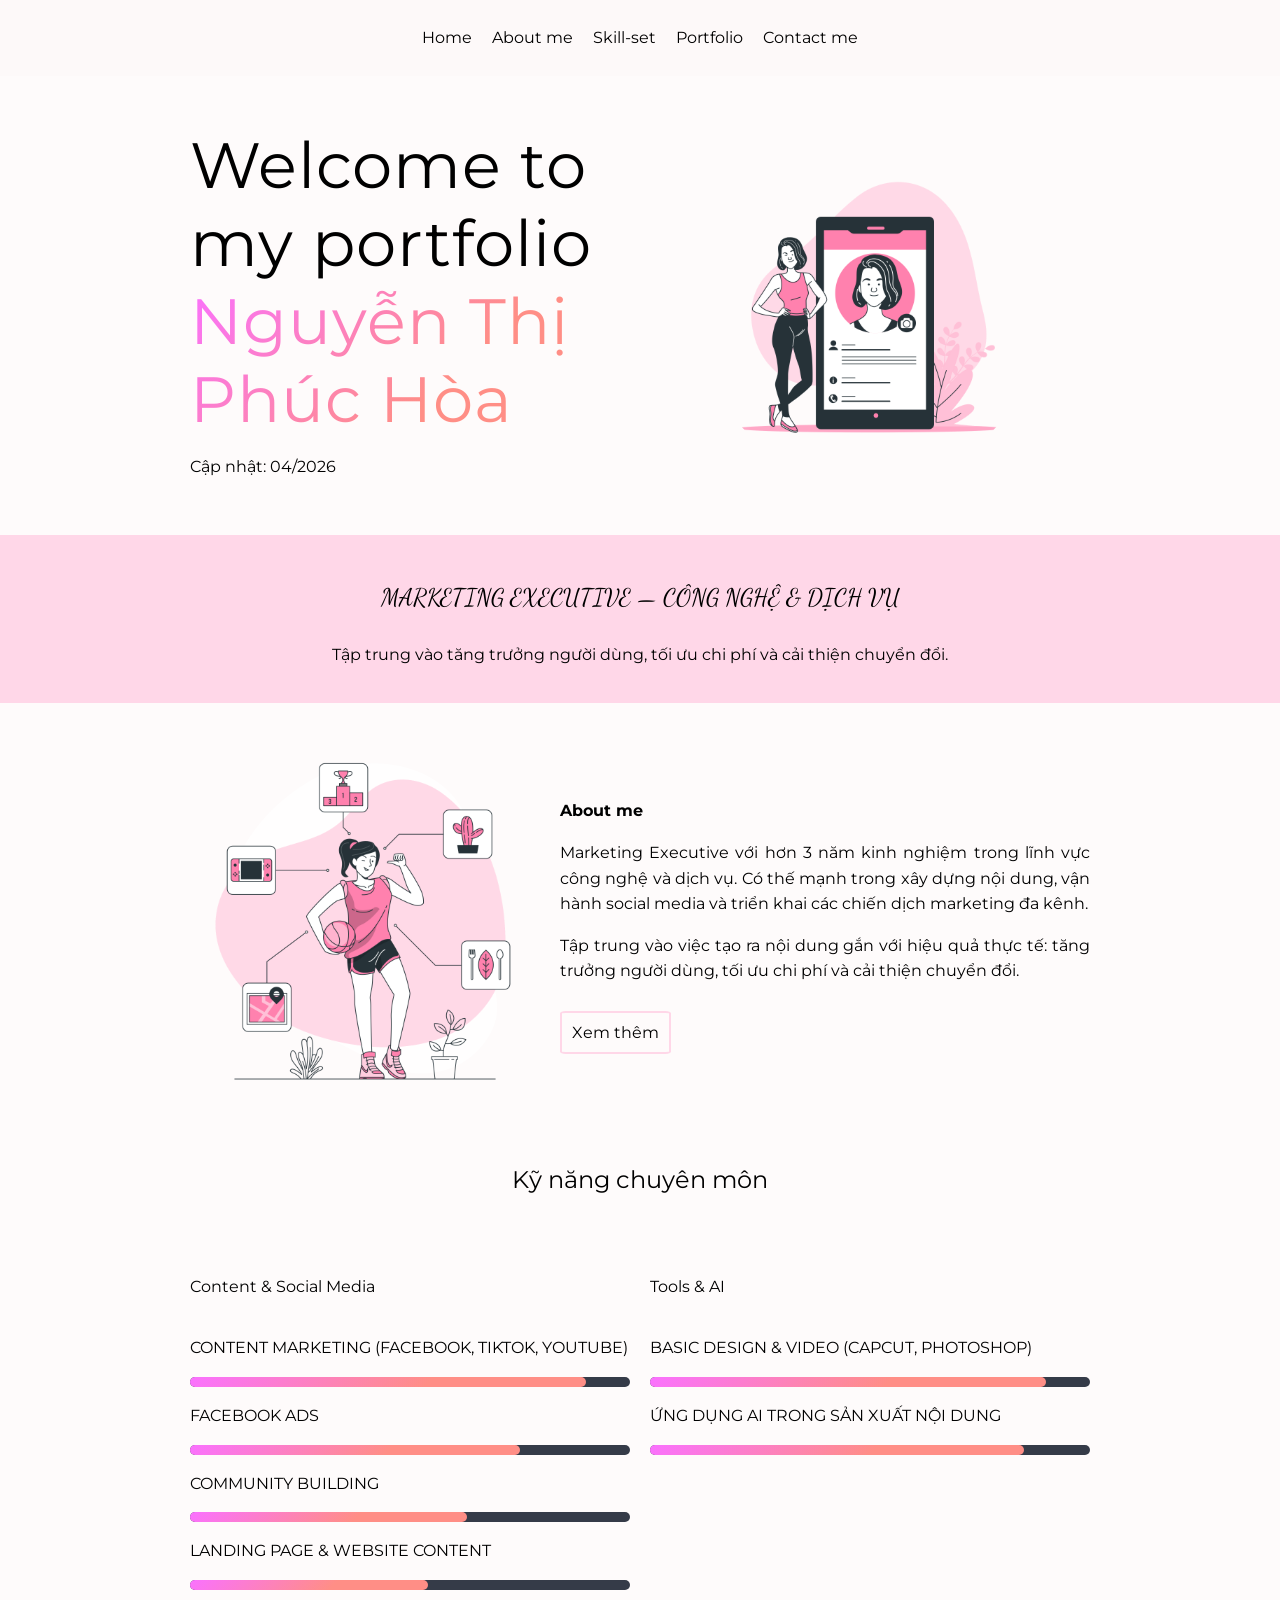
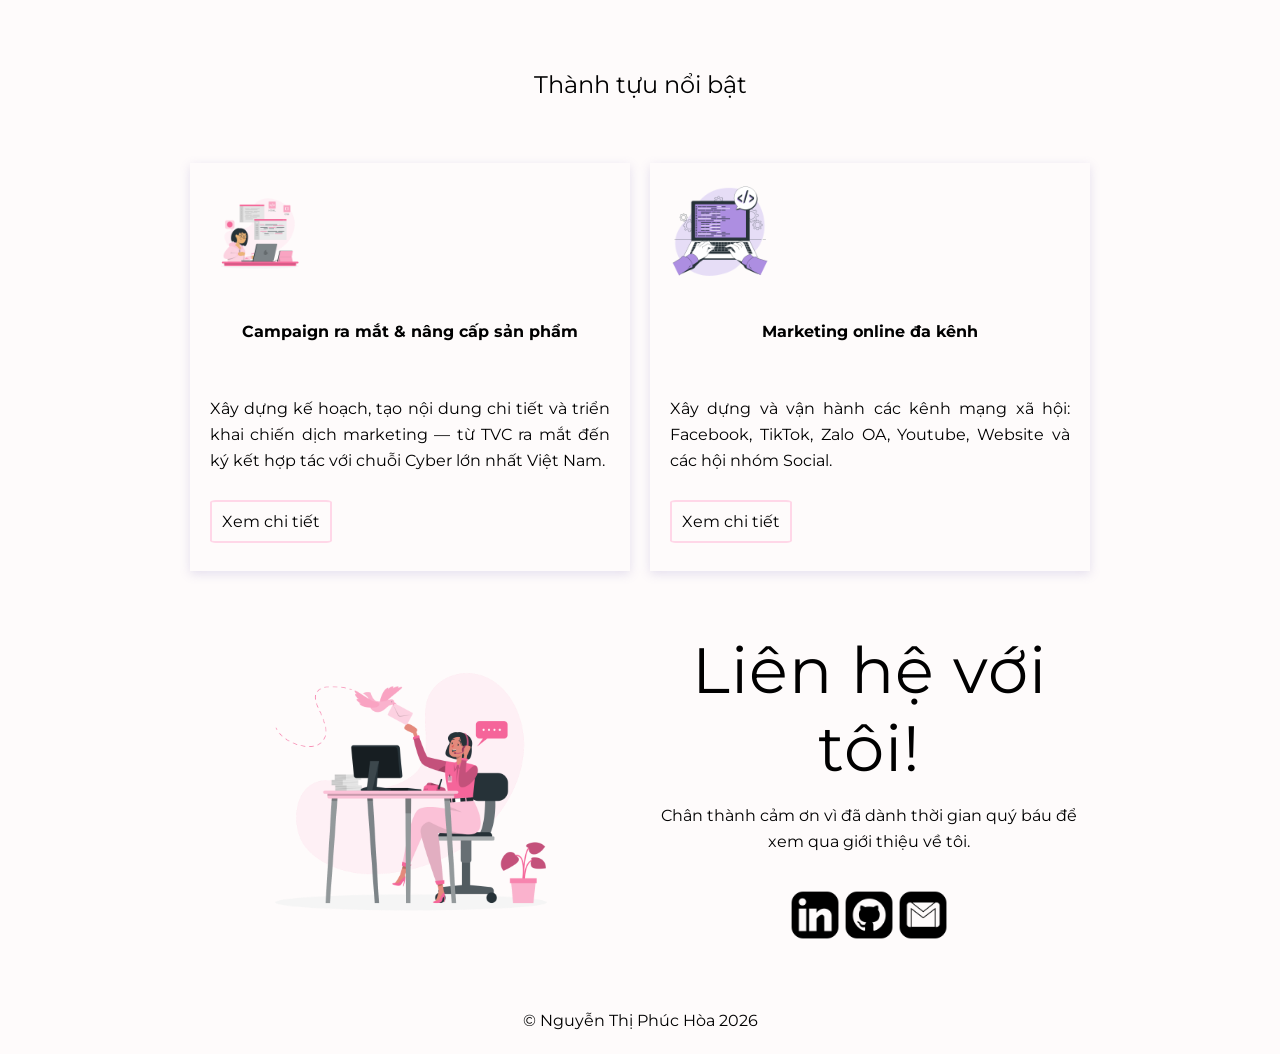
==== commit 51ebaea4: "feat: switch font to Montserrat with latin-ext Vietnamese support" ====
--- a/index.html
+++ b/index.html
@@ -19,7 +19,7 @@
     <!-- fonts: Be Vietnam Pro (body & headings) + Dancing Script (quote) — full Vietnamese support -->
     <link rel="preconnect" href="https://fonts.googleapis.com">
     <link rel="preconnect" href="https://fonts.gstatic.com" crossorigin>
-    <link href="https://fonts.googleapis.com/css2?family=Plus+Jakarta+Sans:wght@200;400;600;700&family=Dancing+Script:wght@600&display=swap" rel="stylesheet">
+    <link href="https://fonts.googleapis.com/css2?family=Montserrat:ital,wght@0,200;0,400;0,600;0,700;1,400&family=Dancing+Script:wght@600&display=swap" rel="stylesheet">
 
 </head>
 
--- a/style.css
+++ b/style.css
@@ -1,5 +1,6 @@
 /* BODY */
-html{
+
+html {
     font-size: 100%;
     line-height: 1.6;
     /* text-size adjust is to maintain the text-size even when the users rotates their phone to landscape view */
@@ -11,22 +12,28 @@
 
 body {
     background-color: rgba(253, 244, 244, 30%);
-    font-family: 'Plus Jakarta Sans', Arial, sans-serif;
+    font-family: 'Montserrat', Arial, sans-serif;
     margin: 0px;
 }
+
+
 /*-------------------------------------------*/
 
+
 /* GENERAL */
+
+
 /* Fonts */
-.large{
+
+.large {
     font-weight: normal;
     line-height: normal;
-    font-family: 'Plus Jakarta Sans', Arial, sans-serif;
+    font-family: 'Montserrat', Arial, sans-serif;
     font-size: 5rem;
     letter-spacing: 1px;
     font-weight: bold;
     text-transform: uppercase;
-    margin: 0px;  
+    margin: 0px;
     background-image: linear-gradient(135deg, rgb(250, 113, 283)0%, rgb(255, 142, 134)60%);
     background-clip: text;
     -webkit-background-clip: text;
@@ -34,83 +41,89 @@
     word-wrap: break-word;
 }
 
-.medium-spacing{
+.medium-spacing {
     font-weight: normal;
     line-height: normal;
-    font-family: 'Plus Jakarta Sans', Arial, sans-serif;
+    font-family: 'Montserrat', Arial, sans-serif;
     font-size: 4rem;
     letter-spacing: 1px;
     margin: 0px;
 }
 
-.medium-spacing-halfsize{
+.medium-spacing-halfsize {
     font-weight: normal;
     line-height: normal;
-    font-family: 'Plus Jakarta Sans', Arial, sans-serif;
+    font-family: 'Montserrat', Arial, sans-serif;
     font-size: 2rem;
     letter-spacing: 0.5px;
     margin: 0px;
 }
 
-.main-title-large{
+.main-title-large {
     font-weight: normal;
     line-height: normal;
     font-size: 3rem;
 }
 
-.main-title{
+.main-title {
     font-weight: normal;
     line-height: normal;
     font-size: 1.5rem;
 }
 
-.small{
+.small {
     font-weight: normal;
     font-size: 0.7rem;
 }
 
-.quote{
+.quote {
     font-family: 'Dancing Script', cursive, sans-serif;
     font-size: 1.5em;
 }
 
-.uppercase{
+.uppercase {
     text-transform: uppercase;
 }
 
-.italic{
+.italic {
     font-style: italic;
 }
 
-.bold{
+.bold {
     font-weight: bold;
 }
 
-.colorful-letter{
+.colorful-letter {
     background-image: linear-gradient(135deg, rgb(250, 113, 283)0%, rgb(255, 142, 134)60%);
     background-clip: text;
     -webkit-background-clip: text;
     -webkit-text-fill-color: transparent;
 }
 
+
 /* Background colors */
-.baby-pink{
+
+.baby-pink {
     background-color: rgba(253, 129, 187, 0.3);
     margin: 20px auto;
     padding: 20px;
     text-align: center;
 }
 
-.baby-pink-light{
+.baby-pink-light {
     background-color: rgba(243, 162, 200, 0.3);
     margin: 20px auto;
     padding: 20px;
     text-align: center;
 }
 
+
 /* Setting alignments and sizing */
+
+
 /* for the flexbox */
-.wrapper{
+
+.wrapper {
     max-width: 900px;
     margin: auto;
     padding: 20px;
@@ -118,94 +131,102 @@
     gap: 20px 20px;
 }
 
-.column{
+.column {
     flex: 50%;
 }
 
-.w-900{
+.w-900 {
     max-width: 900px;
     margin: auto;
 }
 
+
 /* for the grid system */
-.grid-system-2{
+
+.grid-system-2 {
     display: grid;
     grid-template-columns: repeat(2, 1fr);
     gap: 1rem;
 }
 
-.grid-system-4{
+.grid-system-4 {
     display: grid;
     grid-template-columns: repeat(auto-fill, minmax(200px, 1fr));
     gap: 1rem;
 }
 
+
 /* other */
-.max-width{
+
+.max-width {
     max-width: 450px;
 }
 
-.max-height{
+.max-height {
     max-height: 350px;
 }
 
-.align-center{
+.align-center {
     align-self: center;
 }
 
-.justify-content{
+.justify-content {
     justify-content: right;
 }
 
-.justify{
+.justify {
     text-align: justify;
 }
 
-.center{
+.center {
     text-align: center;
 }
 
-.padding{
+.padding {
     padding: 20px;
 }
 
-.padding-top{
+.padding-top {
     padding-top: 20px;
 }
 
-.padding-right{
+.padding-right {
     padding-right: 20px;
 }
 
-.padding-bottom{
+.padding-bottom {
     padding-bottom: 20px;
 }
 
-.padding-left{
+.padding-left {
     padding-left: 20px;
 }
 
-.margin-auto{
+.margin-auto {
     margin: auto;
 }
 
-.margin-trbl10{
+.margin-trbl10 {
     margin: 10px;
 }
 
+
 /* for sticky bottom button */
-.flex{
+
+.flex {
     display: flex;
     flex-direction: column;
 }
 
-.bottom{
+.bottom {
     align-self: flex-start;
     margin-top: auto;
 }
 
+
 /* Miscellaneous */
-.button{
+
+.button {
     background-color: rgba(253, 129, 187, 0.3);
     padding: 10px;
     text-decoration: none;
@@ -213,40 +234,49 @@
     color: black;
 }
 
+
 /* I only used button-outline on this project, but you may like the other one more */
-.button-outline{
-    border: 2px solid  rgba(253, 129, 187, 0.3);
+
+.button-outline {
+    border: 2px solid rgba(253, 129, 187, 0.3);
     padding: 10px;
     text-decoration: none;
     border-radius: 5%;
     color: black;
 }
 
-.link{
+.link {
     text-decoration: none;
 }
 
+
 /* I had to double this code, because of the :hover and :active on link above */
-.link-no-scale{
+
+.link-no-scale {
     text-decoration: none;
 }
 
-.no-padding-list-item{
+.no-padding-list-item {
     padding-left: 0;
 }
 
-.padding-list-10{
+.padding-list-10 {
     padding: 10px;
 }
 
-.no-bullet-list{
+.no-bullet-list {
     list-style-type: none;
 }
-/* ---------------------------------- */
+
+
+/* ---------------------------------- */
+
 
 /* ANIMATIONS AND OTHER BEAUTIES */
-.button-outline:hover, .button-outline:active{
-    border: 2px solid  rgba(253, 129, 187, 0.3);
+
+.button-outline:hover,
+.button-outline:active {
+    border: 2px solid rgba(253, 129, 187, 0.3);
     background-color: rgba(253, 129, 187, 0.6);
     padding: 10px;
     text-decoration: none;
@@ -255,7 +285,8 @@
     transition: background-color 1s ease, color 1s ease;
 }
 
-.link:hover, .link:active{
+.link:hover,
+.link:active {
     font-size: 1.2rem;
     transform: scale(1.5);
     transition: 1s ease-in-out;
@@ -264,19 +295,23 @@
     transition: font-size 2s ease-in-out;  */
 }
 
-.progress-bar:hover, .progress-bar:active {
+.progress-bar:hover,
+.progress-bar:active {
     box-shadow: 5px 5px 5px #cdadcd;
     transition: box-shadow 1s ease;
 }
 
-/* ---------------------------------- */
+
+/* ---------------------------------- */
+
 
 /* NAV */
+
 nav {
     margin-bottom: 30px;
 }
 
-.main-nav{
+.main-nav {
     background-color: rgb(253, 249, 249);
     display: flex;
     list-style-type: none;
@@ -301,18 +336,23 @@
 }
 
 .sticky {
-    position: -webkit-sticky; /* for Safari */
+    position: -webkit-sticky;
+    /* for Safari */
     position: sticky;
     top: 0;
-    align-self: flex-start; /* <-- this is the fix */
-}
+    align-self: flex-start;
+    /* <-- this is the fix */
+}
+
 
 /* Nav-icon */
-.toggle, #drop{
+
+.toggle,
+#drop {
     display: none;
 }
 
-#main-toggle{
+#main-toggle {
     border: 1px solid #df36854d;
     float: right;
     padding: 20px;
@@ -320,7 +360,7 @@
     user-select: none;
 }
 
-.nav-icon{
+.nav-icon {
     background-color: #df36854d;
     display: block;
     height: 3px;
@@ -329,7 +369,7 @@
 }
 
 .nav-icon::before,
-.nav-icon::after{
+.nav-icon::after {
     background-color: #df36854d;
     content: "";
     display: block;
@@ -338,38 +378,60 @@
     position: absolute;
 }
 
-.nav-icon::before{
+.nav-icon::before {
     top: 5px;
 }
 
-.nav-icon::after{
+.nav-icon::after {
     top: -5px;
 }
-/* ---------------------------------- */
+
+
+/* ---------------------------------- */
+
 
 /* FOOTER */
-footer{
+
+footer {
     color: #000000;
     text-align: center;
     padding: 20px 0px;
 }
-/* ---------------------------------- */
+
+
+/* ---------------------------------- */
+
 
 /* INTRODUCTION */
-.header-img{
+
+.header-img {
     border-radius: 70%;
 }
-/* ---------------------------------- */
+
+
+/* ---------------------------------- */
+
 
 /* ARTICLE */
+
+
 /* Everything here is made with general classes. Find them in the GENERAL section */
-/* ---------------------------------- */
+
+
+/* ---------------------------------- */
+
 
 /* ABOUT ME */
+
+
 /* Everything here is made with general classes. Find them in the GENERAL section */
-/* ---------------------------------- */
+
+
+/* ---------------------------------- */
+
 
 /* SKILLS */
+
 .skills {
     list-style: none;
     text-transform: uppercase;
@@ -502,250 +564,241 @@
         width: 75%;
     }
 }
-/* ---------------------------------- */
+
+
+/* ---------------------------------- */
+
 
 /* PROJECTS */
+
+
 /* I also used these card settings on other sub-pages */
-.card{
-    box-shadow: 0 3px 10px rgb(127 110 187 / 0.2); 
+
+.card {
+    box-shadow: 0 3px 10px rgb(127 110 187 / 0.2);
     padding: 20px;
 }
 
-.box{
+.box {
     display: block;
     width: 100px;
 }
-/* ---------------------------------- */
+
+
+/* ---------------------------------- */
+
 
 /* CONTACT ME */
-.box-contact{
+
+.box-contact {
     display: block;
-    width: 100%; 
+    width: 100%;
     text-align: center;
 }
 
-.logo{
+.logo {
     width: 50px;
 }
-/* ---------------------------------- */
+
+
+/* ---------------------------------- */
+
 
 /* SPECIAL THANKS */
+
+
 /* Everything here is made with general classes. Find them in the GENERAL section */
-/* ---------------------------------- */
+
+
+/* ---------------------------------- */
+
 
 /* RESPONSIVENESS */
+
+
 /* Had to pay attention for that wondow.innerWidth when calculated max-width */
-@media screen and (max-width: 867px){
-    body{
+
+@media screen and (max-width: 867px) {
+    body {
         font-size: 90%;
     }
-
-    .grid-system-2{
+    .grid-system-2 {
         grid-template-columns: 1fr;
     }
-
-    .large{
+    .large {
         font-size: 4rem;
     }
-
-    .medium-spacing{
+    .medium-spacing {
         font-size: 2.5rem;
     }
-
-    .main-title-large{
+    .main-title-large {
         font-size: 2rem;
-        text-align: center;  
-        margin: 0;
-    }
-
-    .main-title{
         text-align: center;
         margin: 0;
     }
-
-    .small{
+    .main-title {
+        text-align: center;
+        margin: 0;
+    }
+    .small {
         font-size: 0.6rem;
     }
-
-    .max-width{
+    .max-width {
         max-width: 300px
     }
-
-    .max-height{
+    .max-height {
         max-height: 250px;
     }
-
-    .padding-top{
+    .padding-top {
         padding-top: 10px;
     }
-    
-    .padding-right{
+    .padding-right {
         padding-right: 10px;
     }
-
-    .padding-bottom{
+    .padding-bottom {
         padding-bottom: 10px;
     }
-    
-    .padding-left{
+    .padding-left {
         padding-left: 10px;
     }
-
-    .logo{
+    .logo {
         width: 40px;
     }
 }
 
+
 /* wrapper on home page looks better with this @media */
-@media screen and (max-width: 750px){
-    .wrapper{
+
+@media screen and (max-width: 750px) {
+    .wrapper {
         flex-direction: column;
         gap: 20px 0px;
     }
-
-    .column{
+    .column {
         flex: 100%;
     }
-
-    .box{
+    .box {
         margin: auto;
     }
-
-    .thanks{
+    .thanks {
         text-align: center;
     }
 }
 
+
 /* media query for hamburger menu with dropdown */
-@media screen and (max-width: 510px){
-    .main-nav{
+
+@media screen and (max-width: 510px) {
+    .main-nav {
         display: none;
     }
-
-    .toggle{
+    .toggle {
         display: block;
         background-color: #ffffff;
         border: 1px solid #fd81bb4d;
     }
-    
-    .toggle:hover{
+    .toggle:hover {
         background-color: #f0e7e7;
     }
-    
-    #drop:checked+.main-nav{
+    #drop:checked+.main-nav {
         display: block;
     }
-
-    nav{
+    nav {
         padding-bottom: 25px;
     }
-
-    .max-width{
+    .max-width {
         max-width: 100%;
     }
 }
 
+
 /* media query for smaller screens */
+
+
 /* smaller fonts were my way to go */
-@media screen and (max-width: 377px){
-    body{
+
+@media screen and (max-width: 377px) {
+    body {
         line-height: 1.5rem;
     }
-
-    .large{
+    .large {
         font-size: 3rem;
     }
-
-    .medium-spacing{
+    .medium-spacing {
         font-size: 1.5rem;
     }
-
-    .medium-spacing-halfsize{
+    .medium-spacing-halfsize {
         font-size: 1.5rem;
     }
-
-    .main-title{
+    .main-title {
         font-size: 1rem;
     }
-
-    .main-title-large{
+    .main-title-large {
         font-size: 1.5rem;
     }
 }
 
+
 /* DARK THEME */
+
 @media (prefers-color-scheme: dark) {
     body {
         background-color: rgba(45, 45, 45, 1);
         color: white;
     }
-
     .baby-pink {
         background-color: rgb(243, 162, 200);
     }
-
     .baby-pink-light {
         background-color: rgba(45, 45, 45, 1);
         border: 2px solid rgb(243, 162, 200);
     }
-
     .main-nav {
         background-color: rgba(45, 45, 45, 1);
     }
-
     .main-nav li a {
         color: white;
     }
-
     .main-nav li a:hover {
         color: rgb(254, 175, 210);
     }
-
-    #main-toggle{
+    #main-toggle {
         border: 1px solid rgba(255, 255, 255, 0.6);
         background-color: rgba(45, 45, 45, 1);
     }
-    
-    .nav-icon{
+    .nav-icon {
         background-color: rgba(255, 255, 255, 0.6);
     }
-    
     .nav-icon::before,
-    .nav-icon::after{
+    .nav-icon::after {
         background-color: rgba(255, 255, 255, 0.6);
     }
-
-    .button-outline{
+    .button-outline {
         border: 2px solid rgb(254, 175, 210);
         color: white;
     }
-
-    .button-outline:hover, .button-outline:active{
+    .button-outline:hover,
+    .button-outline:active {
         border: 2px solid rgb(254, 175, 210);
         background-color: rgb(254, 175, 210);
     }
-
-    .card{
-        box-shadow: 0 0px 0px; 
+    .card {
+        box-shadow: 0 0px 0px;
         border: 2px solid rgb(254, 175, 210);
     }
-
-    .logo{
+    .logo {
         background-color: white;
         padding: 2px;
         border-radius: 4px;
     }
-
-    .hobbies{
+    .hobbies {
         background-color: white;
         border-radius: 100%;
         padding: 10px;
     }
-
-    footer{
+    footer {
         color: white;
     }
-
     @media screen and (max-width: 929px) {
         .baby-pink-light {
             margin-left: 10px;
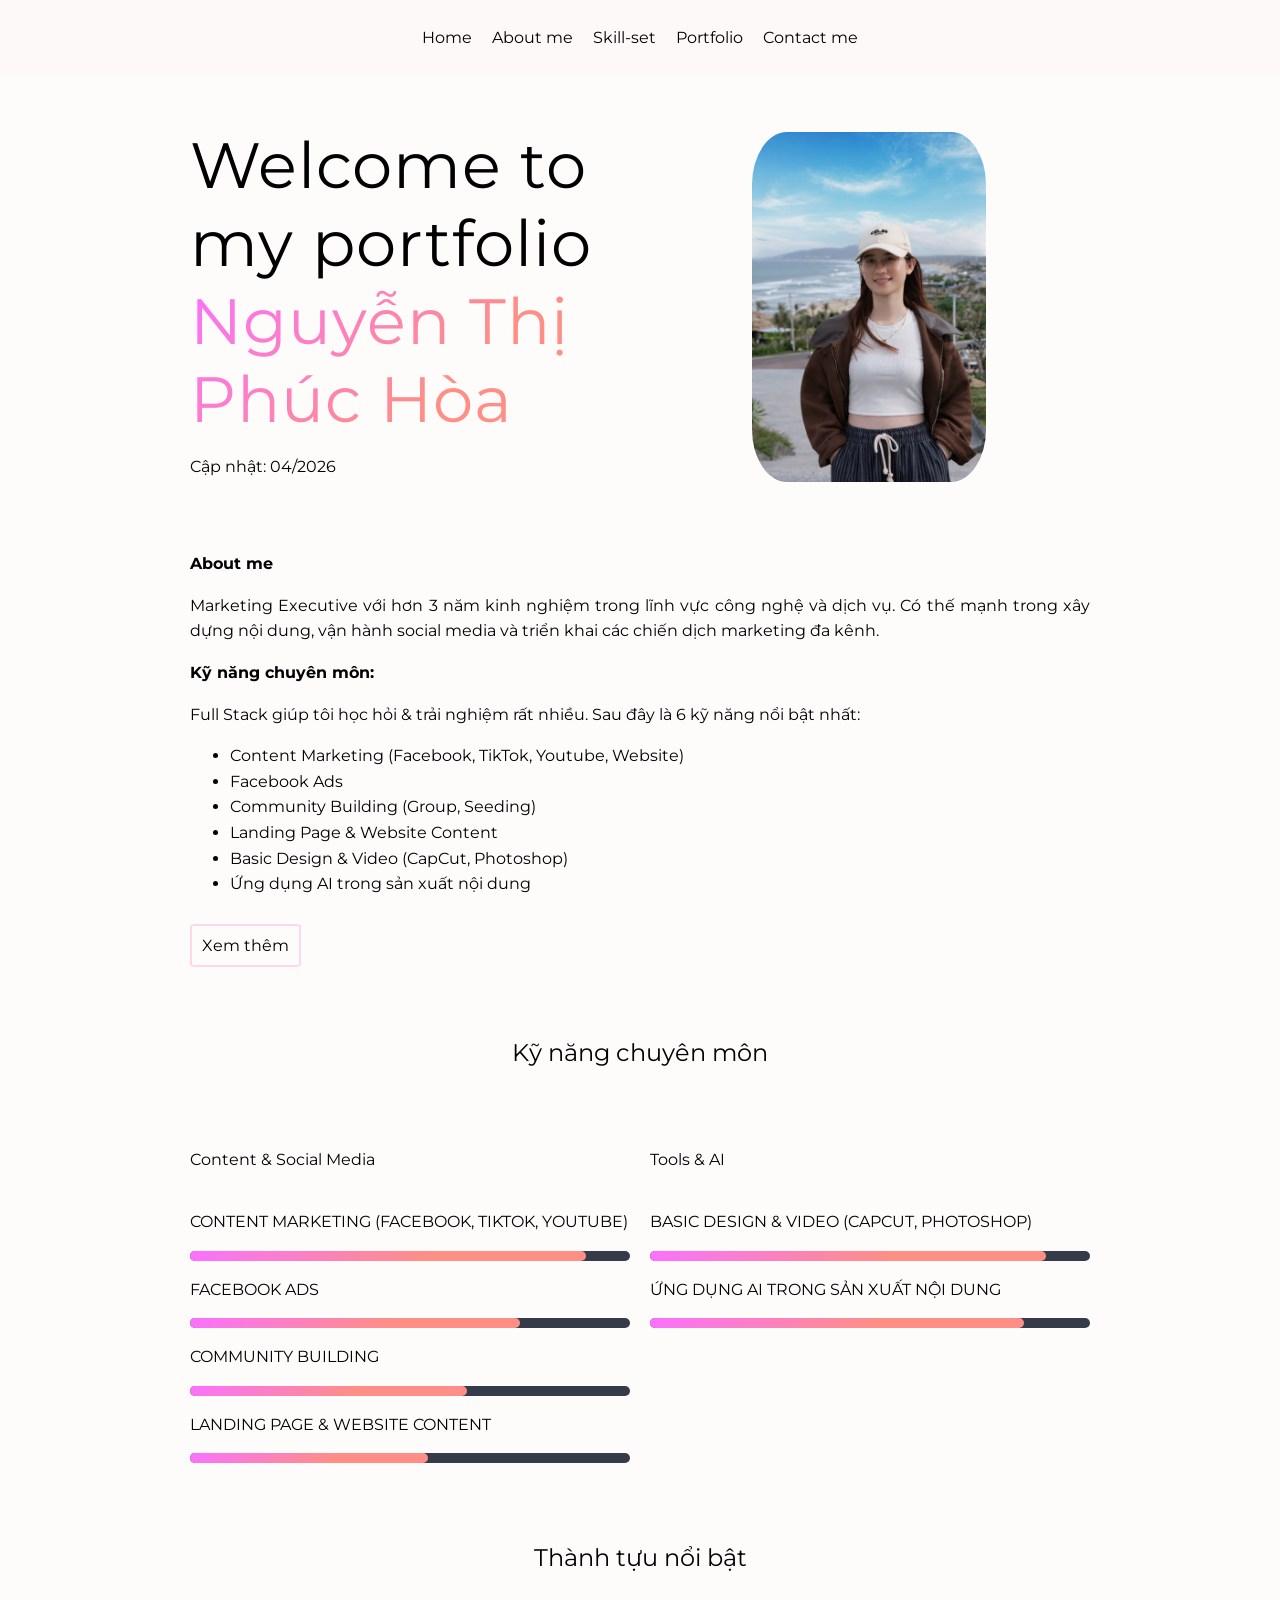
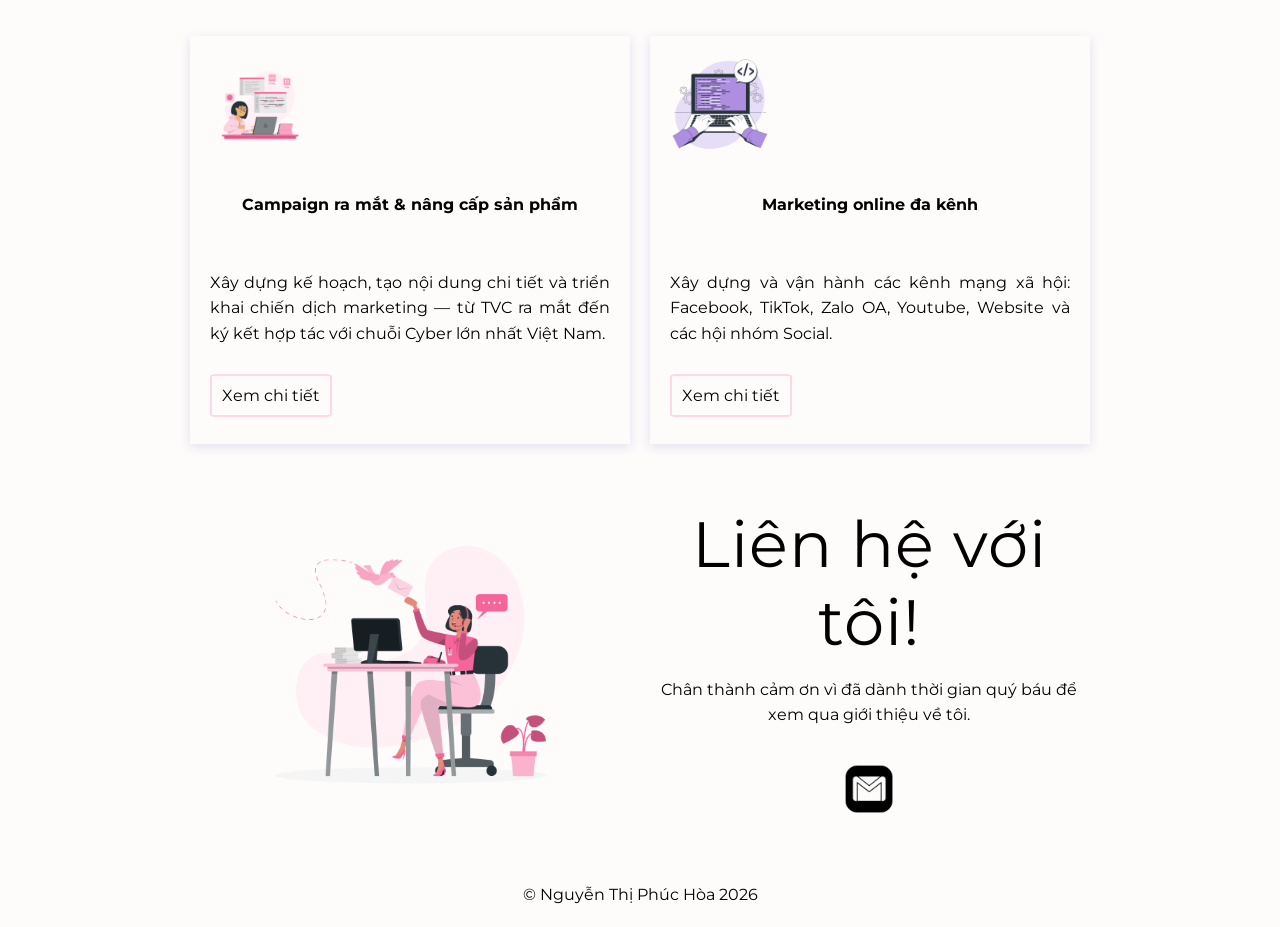
==== commit 3665c87a: "Add new social media assets: 1.png and 2.png" ====
--- a/index.html
+++ b/index.html
@@ -19,8 +19,8 @@
     <!-- fonts: Be Vietnam Pro (body & headings) + Dancing Script (quote) — full Vietnamese support -->
     <link rel="preconnect" href="https://fonts.googleapis.com">
     <link rel="preconnect" href="https://fonts.gstatic.com" crossorigin>
-    <link href="https://fonts.googleapis.com/css2?family=Montserrat:ital,wght@0,200;0,400;0,600;0,700;1,400&family=Dancing+Script:wght@600&display=swap" rel="stylesheet">
-
+    <link href="https://fonts.googleapis.com/css2?family=Montserrat:ital,wght@0,200;0,400;0,600;0,700;1,400&family=Dancing+Script:wght@600&display=swap" rel="stylesheet">
+
 </head>
 
 <body>
@@ -53,21 +53,30 @@
 
 
     <!-- quote -->
-    <article class="baby-pink">
+    <!-- <article class="baby-pink">
         <p class="quote uppercase">Marketing Executive — Công nghệ &amp; Dịch vụ</p>
         <p>Tập trung vào tăng trưởng người dùng, tối ưu chi phí và cải thiện chuyển đổi.</p>
-    </article>
+    </article> -->
 
     <!-- about me -->
     <!-- That about me png is something I've made for fun, it has a purple version too, feel free to use it or change it to anything else. -->
     <section class="wrapper">
-        <section class="margin-auto">
+        <!-- <section class="margin-auto">
             <img class="max-width max-height" src="assets/about-me.png" alt="about-me-logo">
-        </section>
+        </section> -->
         <section class="justify align-center">
             <p class="bold">About me</p>
             <p>Marketing Executive với hơn 3 năm kinh nghiệm trong lĩnh vực công nghệ và dịch vụ. Có thế mạnh trong xây dựng nội dung, vận hành social media và triển khai các chiến dịch marketing đa kênh.</p>
-            <p>Tập trung vào việc tạo ra nội dung gắn với hiệu quả thực tế: tăng trưởng người dùng, tối ưu chi phí và cải thiện chuyển đổi.</p>
+            <p><strong>Kỹ năng chuyên môn:</strong></p>
+            <p>Full Stack giúp tôi học hỏi &amp; trải nghiệm rất nhiều. Sau đây là 6 kỹ năng nổi bật nhất:</p>
+            <ul>
+                <li>Content Marketing (Facebook, TikTok, Youtube, Website)</li>
+                <li>Facebook Ads</li>
+                <li>Community Building (Group, Seeding)</li>
+                <li>Landing Page &amp; Website Content</li>
+                <li>Basic Design &amp; Video (CapCut, Photoshop)</li>
+                <li>Ứng dụng AI trong sản xuất nội dung</li>
+            </ul>
             <p class="padding-top"><a href="about-me.html" class="button-outline">Xem thêm</a></p>
         </section>
     </section>
@@ -117,6 +126,66 @@
             </section>
         </section>
     </section>
+    <!-- <section class="skill-cards w-900">
+        <div class="skill-card">
+            <div class="skill-icon-box">
+                <svg xmlns="http://www.w3.org/2000/svg" width="36" height="36" fill="none" viewBox="0 0 24 24" stroke="rgb(220,80,150)" stroke-width="1.5">
+                    <rect x="5" y="2" width="14" height="20" rx="2" ry="2"/>
+                    <line x1="12" y1="18" x2="12.01" y2="18"/>
+                </svg>
+            </div>
+            <p class="skill-card-title">Content Marketing (Facebook, TikTok, Youtube, Website)</p>
+        </div>
+        <div class="skill-card">
+            <div class="skill-icon-box">
+                <svg xmlns="http://www.w3.org/2000/svg" width="36" height="36" fill="none" viewBox="0 0 24 24" stroke="rgb(220,80,150)" stroke-width="1.5">
+                    <rect x="2" y="3" width="20" height="14" rx="2" ry="2"/>
+                    <line x1="8" y1="21" x2="16" y2="21"/>
+                    <line x1="12" y1="17" x2="12" y2="21"/>
+                </svg>
+            </div>
+            <p class="skill-card-title">Facebook Ads</p>
+        </div>
+        <div class="skill-card">
+            <div class="skill-icon-box">
+                <svg xmlns="http://www.w3.org/2000/svg" width="36" height="36" fill="none" viewBox="0 0 24 24" stroke="rgb(220,80,150)" stroke-width="1.5">
+                    <circle cx="12" cy="12" r="10"/>
+                    <line x1="2" y1="12" x2="22" y2="12"/>
+                    <path d="M12 2a15.3 15.3 0 0 1 4 10 15.3 15.3 0 0 1-4 10 15.3 15.3 0 0 1-4-10 15.3 15.3 0 0 1 4-10z"/>
+                </svg>
+            </div>
+            <p class="skill-card-title">Community Building (Group, Seeding)</p>
+        </div>
+        <div class="skill-card">
+            <div class="skill-icon-box">
+                <svg xmlns="http://www.w3.org/2000/svg" width="36" height="36" fill="none" viewBox="0 0 24 24" stroke="rgb(220,80,150)" stroke-width="1.5">
+                    <rect x="5" y="2" width="14" height="20" rx="2" ry="2"/>
+                    <line x1="12" y1="18" x2="12.01" y2="18"/>
+                </svg>
+            </div>
+            <p class="skill-card-title">Landing Page &amp; Website Content</p>
+        </div>
+        <div class="skill-card">
+            <div class="skill-icon-box">
+                <svg xmlns="http://www.w3.org/2000/svg" width="36" height="36" fill="none" viewBox="0 0 24 24" stroke="rgb(220,80,150)" stroke-width="1.5">
+                    <rect x="2" y="3" width="20" height="14" rx="2" ry="2"/>
+                    <line x1="8" y1="21" x2="16" y2="21"/>
+                    <line x1="12" y1="17" x2="12" y2="21"/>
+                </svg>
+            </div>
+            <p class="skill-card-title">Basic Design &amp; Video (CapCut, Photoshop)</p>
+        </div>
+        <div class="skill-card">
+            <div class="skill-icon-box">
+                <svg xmlns="http://www.w3.org/2000/svg" width="36" height="36" fill="none" viewBox="0 0 24 24" stroke="rgb(220,80,150)" stroke-width="1.5">
+                    <circle cx="12" cy="12" r="10"/>
+                    <line x1="2" y1="12" x2="22" y2="12"/>
+                    <path d="M12 2a15.3 15.3 0 0 1 4 10 15.3 15.3 0 0 1-4 10 15.3 15.3 0 0 1-4-10 15.3 15.3 0 0 1 4-10z"/>
+                </svg>
+            </div>
+            <p class="skill-card-title">Ứng dụng AI trong sản xuất nội dung</p>
+        </div>
+    </section> -->
     </section>
 
     <!-- Achievements preview -->
@@ -149,13 +218,13 @@
             <h1 class="medium-spacing center">Liên hệ với tôi!<span></span></h1>
             <p class="center">Chân thành cảm ơn vì đã dành thời gian quý báu để xem qua giới thiệu về tôi.</p>
             <section class="box-contact margin-auto padding-top">
-                <span>
+                <!-- <span>
                     <a href="https://www.linkedin.com/" target="_blank"><img class="logo" src="assets/linkedin.png"
                             alt=""></a>
                 </span>
                 <span>
                     <a href="https://github.com/" target="_blank"><img class="logo" src="assets/github.png" alt=""></a>
-                </span>
+                </span> -->
                 <span>
                     <a href="mailto:nguyenthiphuchoa9933@gmail.com" target="_blank"><img class="logo" src="assets/email.png" alt=""></a>
                 </span>
--- a/style.css
+++ b/style.css
@@ -405,7 +405,7 @@
 /* INTRODUCTION */
 
 .header-img {
-    border-radius: 70%;
+    border-radius: 15%;
 }
 
 
@@ -572,6 +572,46 @@
 /* PROJECTS */
 
 
+/* Skill icon cards (index.html skills section) */
+
+.skill-cards {
+    display: grid;
+    grid-template-columns: repeat(2, 1fr);
+    gap: 16px;
+    padding: 20px;
+}
+
+.skill-card {
+    background-color: #fff;
+    border: 1.5px solid rgba(220, 80, 150, 0.2);
+    border-radius: 12px;
+    padding: 28px 20px 22px;
+    display: flex;
+    flex-direction: column;
+    align-items: center;
+    gap: 14px;
+    box-shadow: 0 2px 8px rgba(220, 80, 150, 0.08);
+}
+
+.skill-icon-box {
+    background-color: rgba(253, 129, 187, 0.15);
+    border-radius: 14px;
+    width: 64px;
+    height: 64px;
+    display: flex;
+    align-items: center;
+    justify-content: center;
+}
+
+.skill-card-title {
+    font-weight: bold;
+    text-align: center;
+    margin: 0;
+    font-size: 0.95rem;
+    line-height: 1.4;
+}
+
+
 /* I also used these card settings on other sub-pages */
 
 .card {
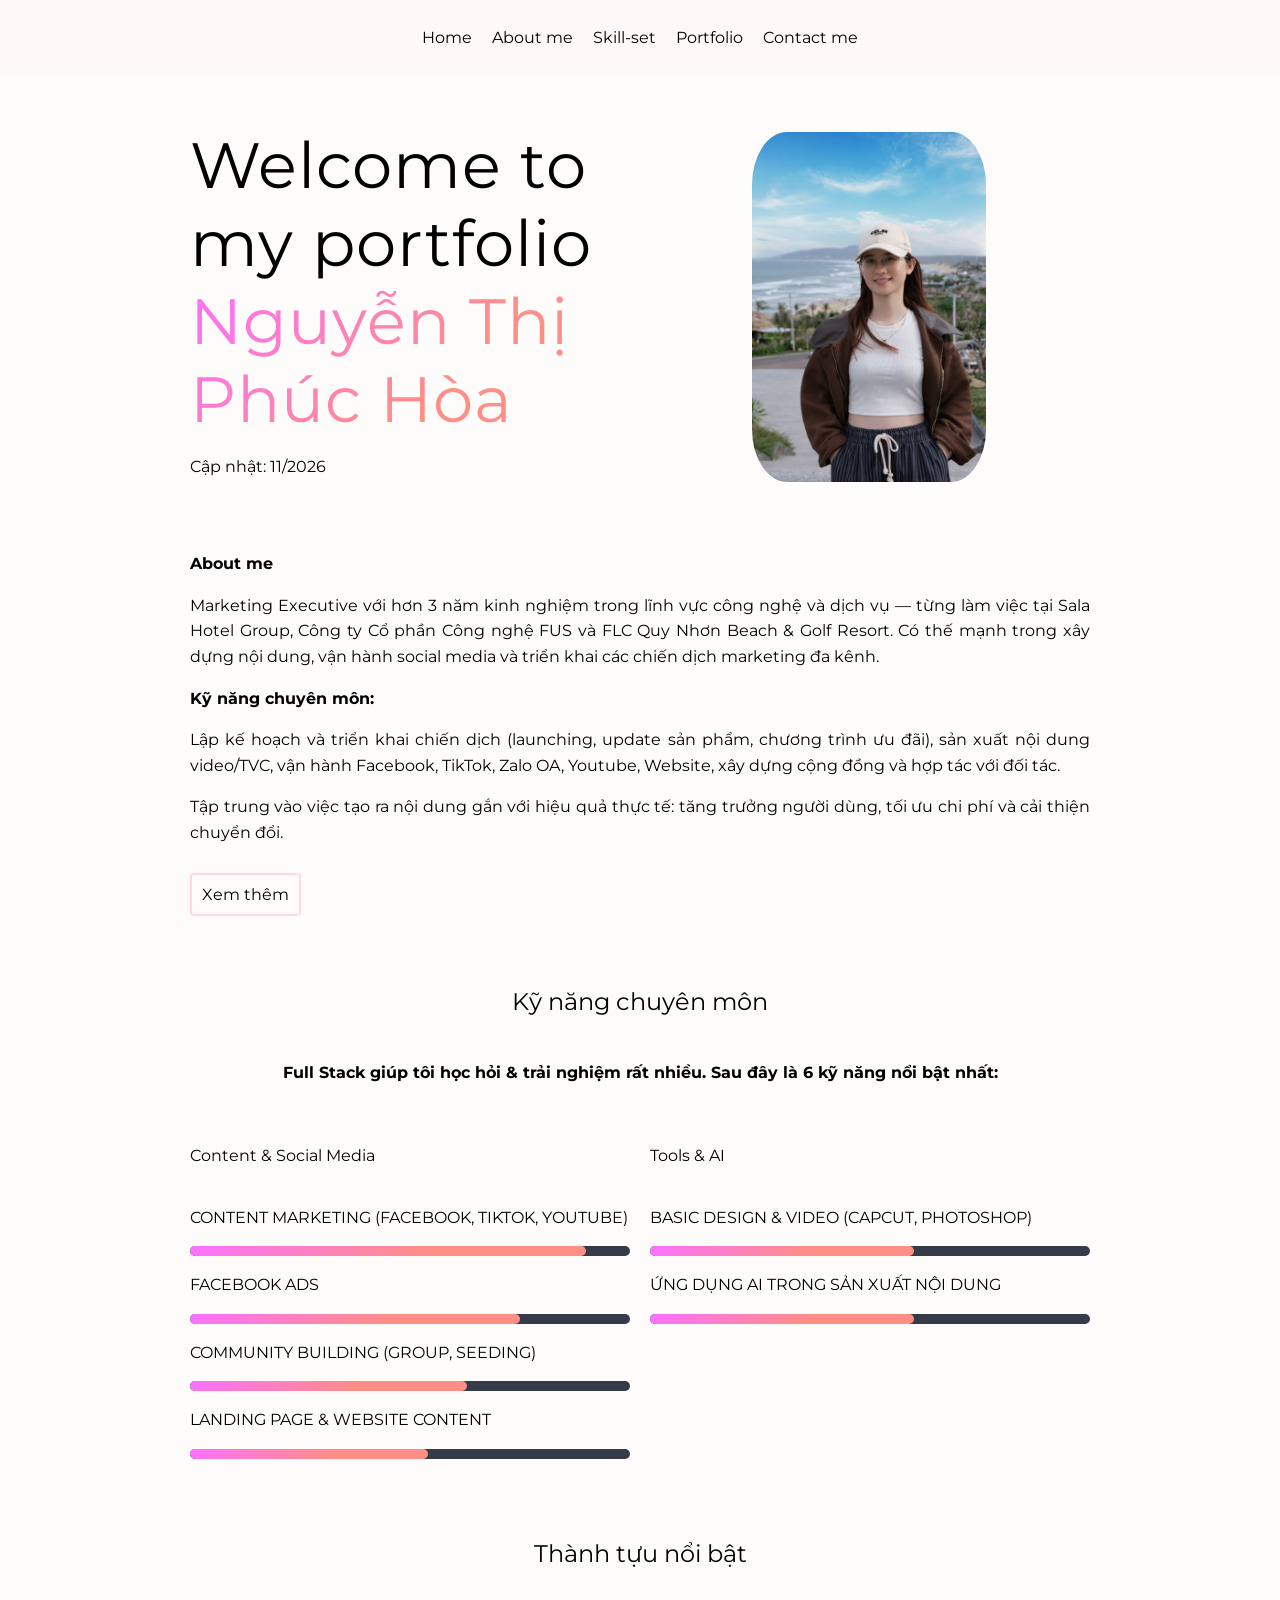
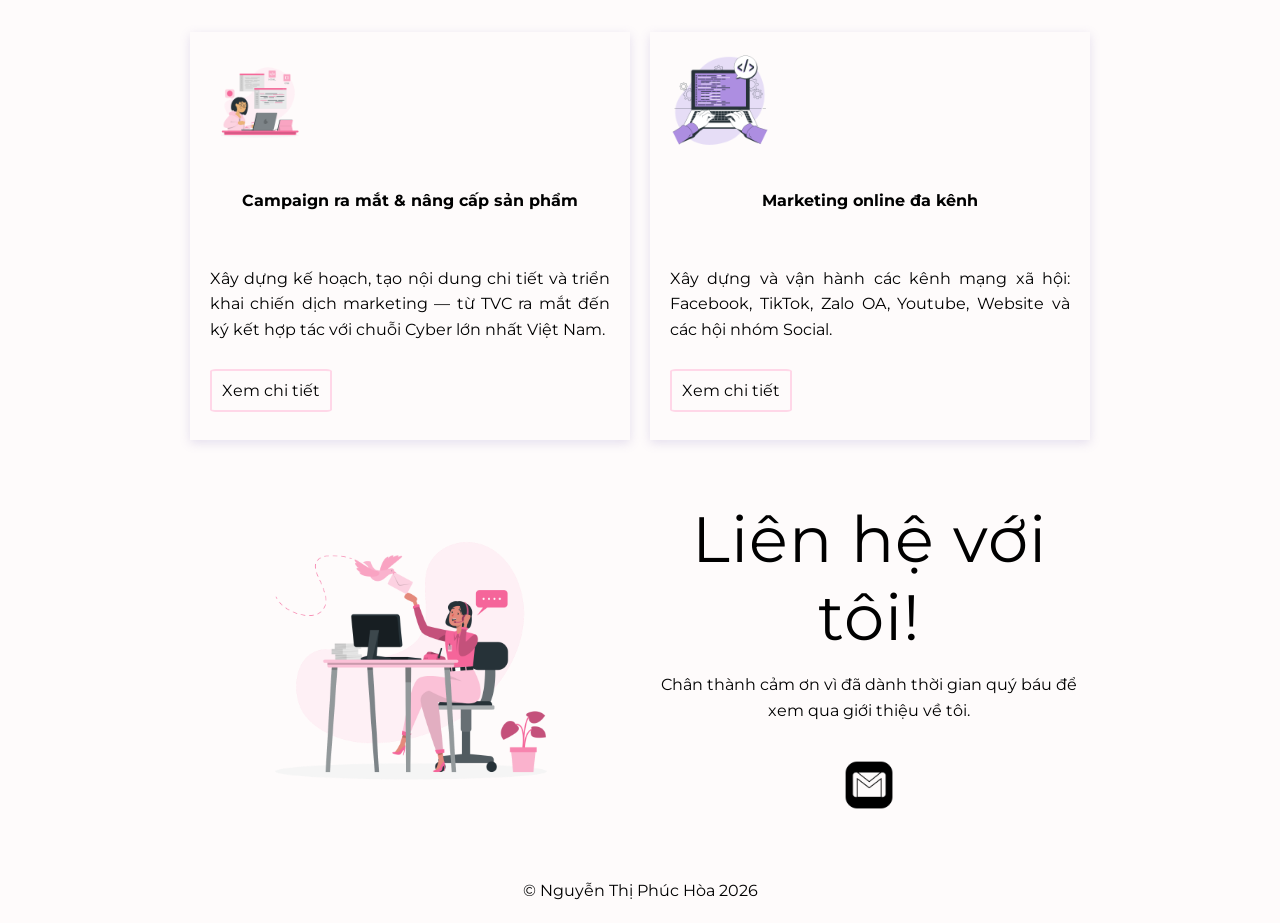
==== commit ebfcc99b: "content: update experience, Sala Hotel Group, TikTok links, expanded about me - about-me: remove Spe" ====
--- a/index.html
+++ b/index.html
@@ -44,7 +44,7 @@
         <section class="align-center">
             <h1 class="medium-spacing">Welcome to my portfolio</h1>
             <h1 class="medium-spacing colorful-letter">Nguyễn Thị Phúc Hòa</h1>
-            <p class="justify">Cập nhật: 04/2026</p>
+            <p class="justify">Cập nhật: 11/2026</p>
         </section>
         <section class="center align-center">
             <img class="header-img max-width max-height" src="assets/profile-pic.png" alt="profile-picture">
@@ -66,17 +66,10 @@
         </section> -->
         <section class="justify align-center">
             <p class="bold">About me</p>
-            <p>Marketing Executive với hơn 3 năm kinh nghiệm trong lĩnh vực công nghệ và dịch vụ. Có thế mạnh trong xây dựng nội dung, vận hành social media và triển khai các chiến dịch marketing đa kênh.</p>
+            <p>Marketing Executive với hơn 3 năm kinh nghiệm trong lĩnh vực công nghệ và dịch vụ — từng làm việc tại Sala Hotel Group, Công ty Cổ phần Công nghệ FUS và FLC Quy Nhơn Beach &amp; Golf Resort. Có thế mạnh trong xây dựng nội dung, vận hành social media và triển khai các chiến dịch marketing đa kênh.</p>
             <p><strong>Kỹ năng chuyên môn:</strong></p>
-            <p>Full Stack giúp tôi học hỏi &amp; trải nghiệm rất nhiều. Sau đây là 6 kỹ năng nổi bật nhất:</p>
-            <ul>
-                <li>Content Marketing (Facebook, TikTok, Youtube, Website)</li>
-                <li>Facebook Ads</li>
-                <li>Community Building (Group, Seeding)</li>
-                <li>Landing Page &amp; Website Content</li>
-                <li>Basic Design &amp; Video (CapCut, Photoshop)</li>
-                <li>Ứng dụng AI trong sản xuất nội dung</li>
-            </ul>
+            <p>Lập kế hoạch và triển khai chiến dịch (launching, update sản phẩm, chương trình ưu đãi), sản xuất nội dung video/TVC, vận hành Facebook, TikTok, Zalo OA, Youtube, Website, xây dựng cộng đồng và hợp tác với đối tác.</p>
+            <p>Tập trung vào việc tạo ra nội dung gắn với hiệu quả thực tế: tăng trưởng người dùng, tối ưu chi phí và cải thiện chuyển đổi.</p>
             <p class="padding-top"><a href="about-me.html" class="button-outline">Xem thêm</a></p>
         </section>
     </section>
@@ -85,6 +78,7 @@
     <!-- use this to showcase your skills, if you make changes, do not forget to modify the css accordingly -->
     <section>
         <h3 class="main-title center padding">Kỹ năng chuyên môn</h3>
+        <h4 class="center">Full Stack giúp tôi học hỏi &amp; trải nghiệm rất nhiều. Sau đây là 6 kỹ năng nổi bật nhất:</h4>
     </section>
     <section class="wrapper">
         <section class="column">
@@ -100,11 +94,11 @@
                         <span class="progress-bar"><span class="css"></span></span>
                     </li>
                     <li>
-                        <p>Community Building</p>
+                        <p>Community Building (Group, Seeding)</p>
                         <span class="progress-bar"><span class="javascript"></span></span>
                     </li>
                     <li>
-                        <p>Landing Page &amp; Website Content</p>
+                        <p>Landing Page & Website Content</p>
                         <span class="progress-bar"><span class="php"></span></span>
                     </li>
                 </ul>
@@ -115,7 +109,7 @@
             <section class="skills">
                 <ul class="no-bullet-list no-padding-list-item">
                     <li>
-                        <p>Basic Design &amp; Video (CapCut, Photoshop)</p>
+                        <p>Basic Design & Video (CapCut, Photoshop)</p>
                         <span class="progress-bar"><span class="comm-adapt"></span></span>
                     </li>
                     <li>
--- a/style.css
+++ b/style.css
@@ -474,12 +474,12 @@
 }
 
 .comm-adapt {
-    width: 90%;
+    width: 60%;
     animation: comm-adapt 3s;
 }
 
 .team-player {
-    width: 85%;
+    width: 60%;
     animation: team-player 3s;
 }
 
@@ -534,7 +534,7 @@
         width: 0%;
     }
     100% {
-        width: 90%;
+        width: 60%;
     }
 }
 
@@ -543,7 +543,7 @@
         width: 0%;
     }
     100% {
-        width: 85%;
+        width: 60%;
     }
 }
 
